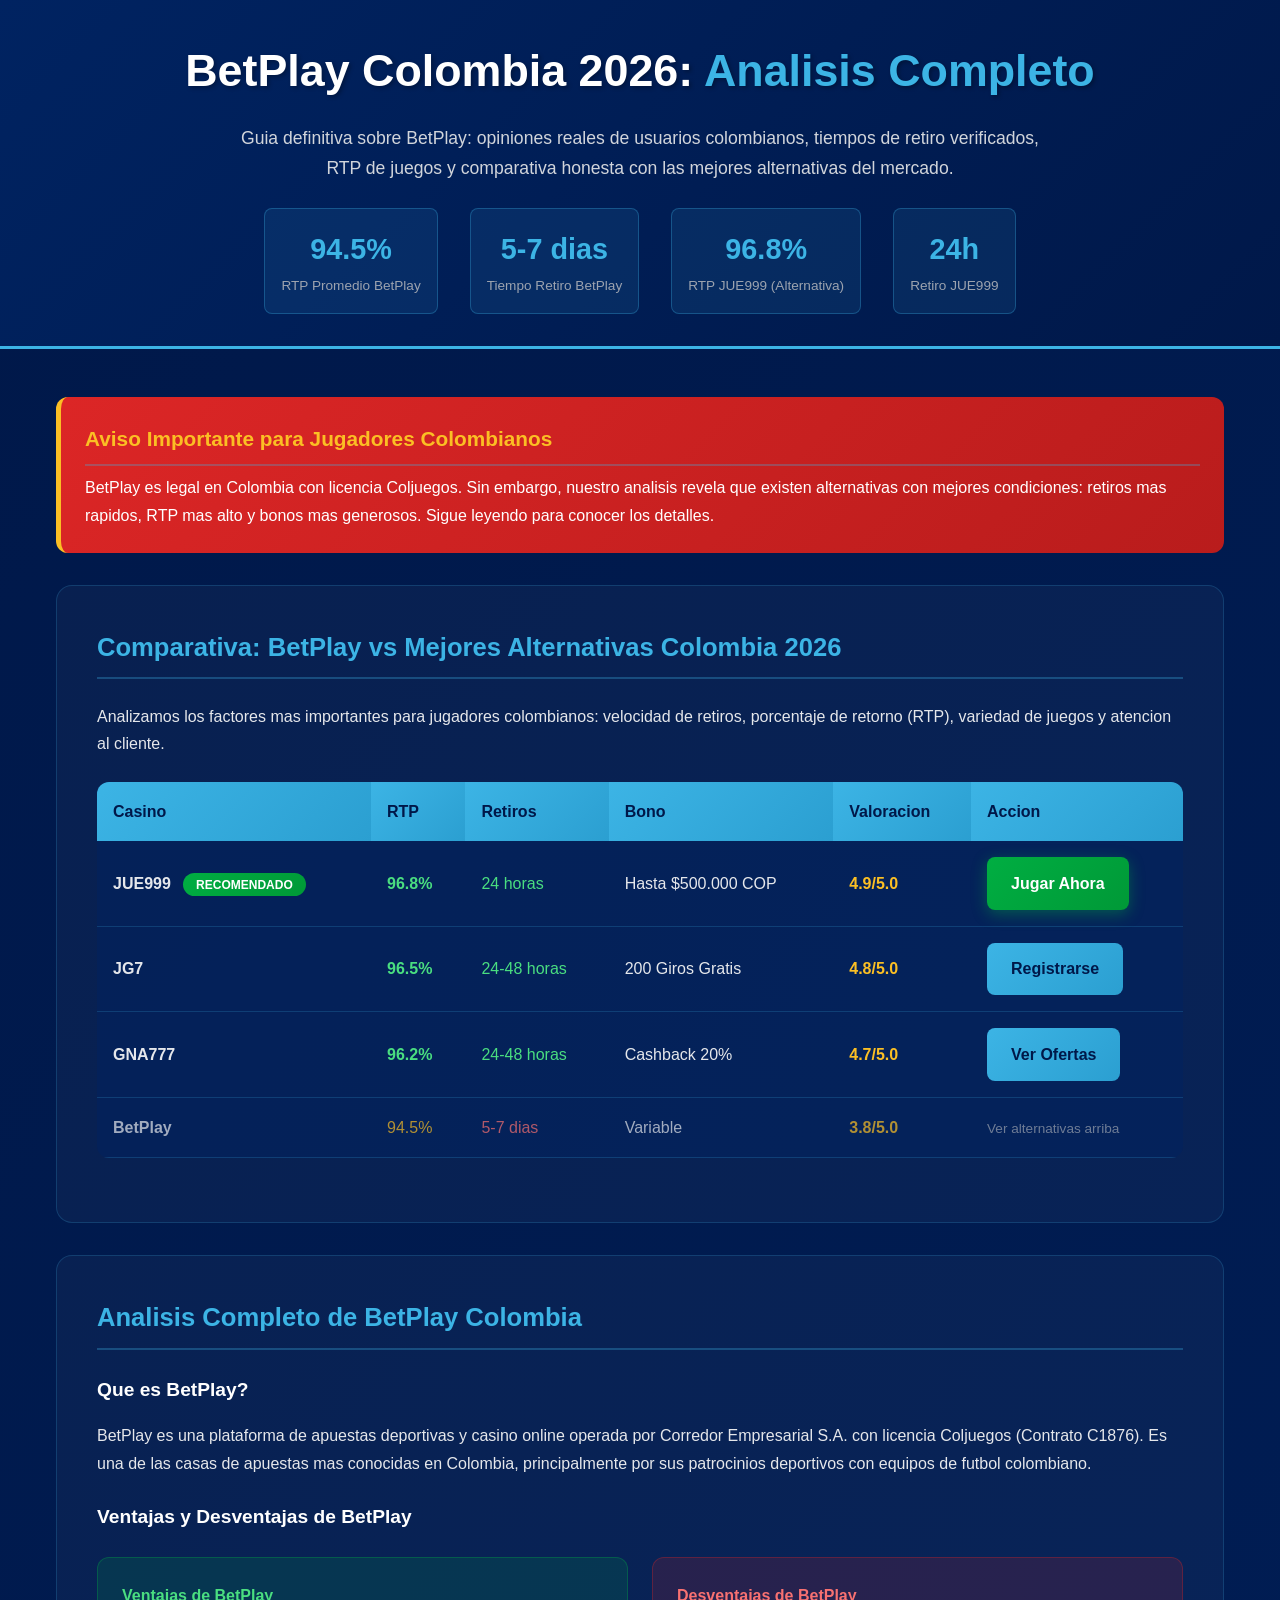
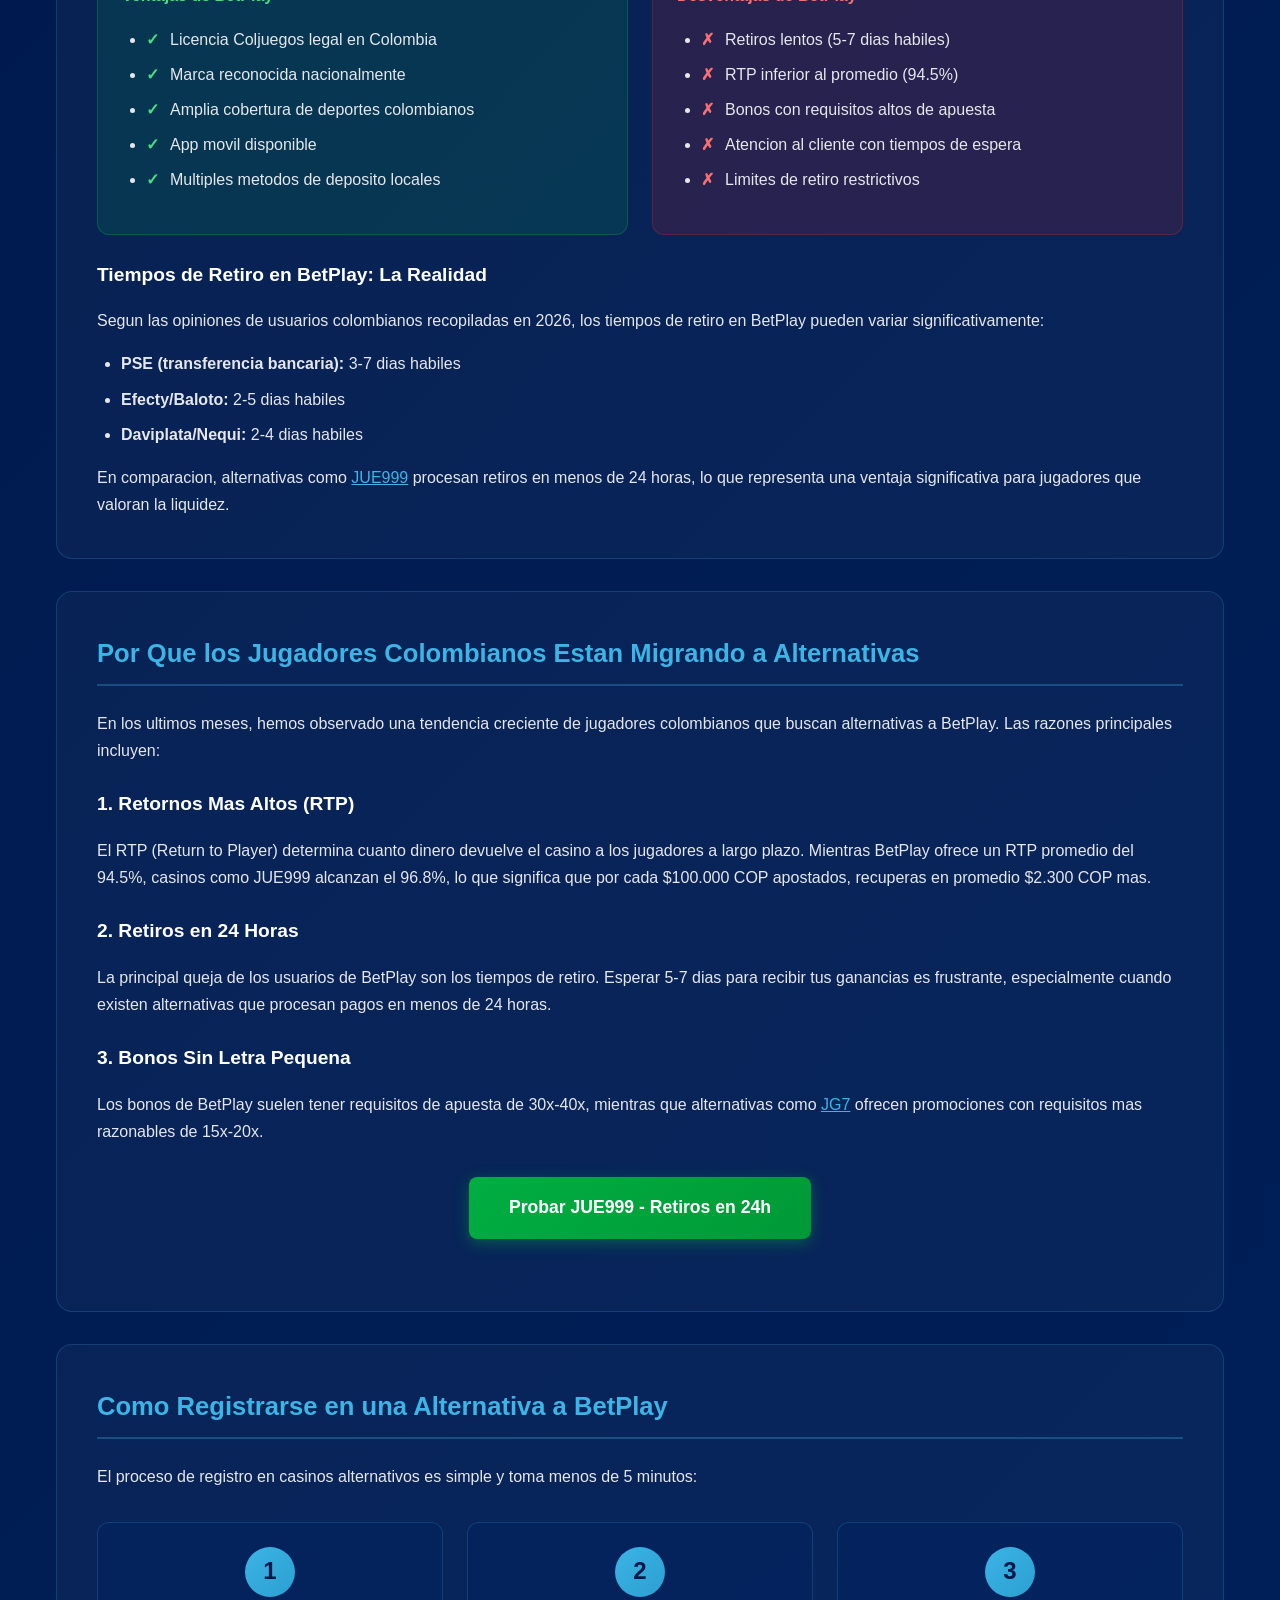
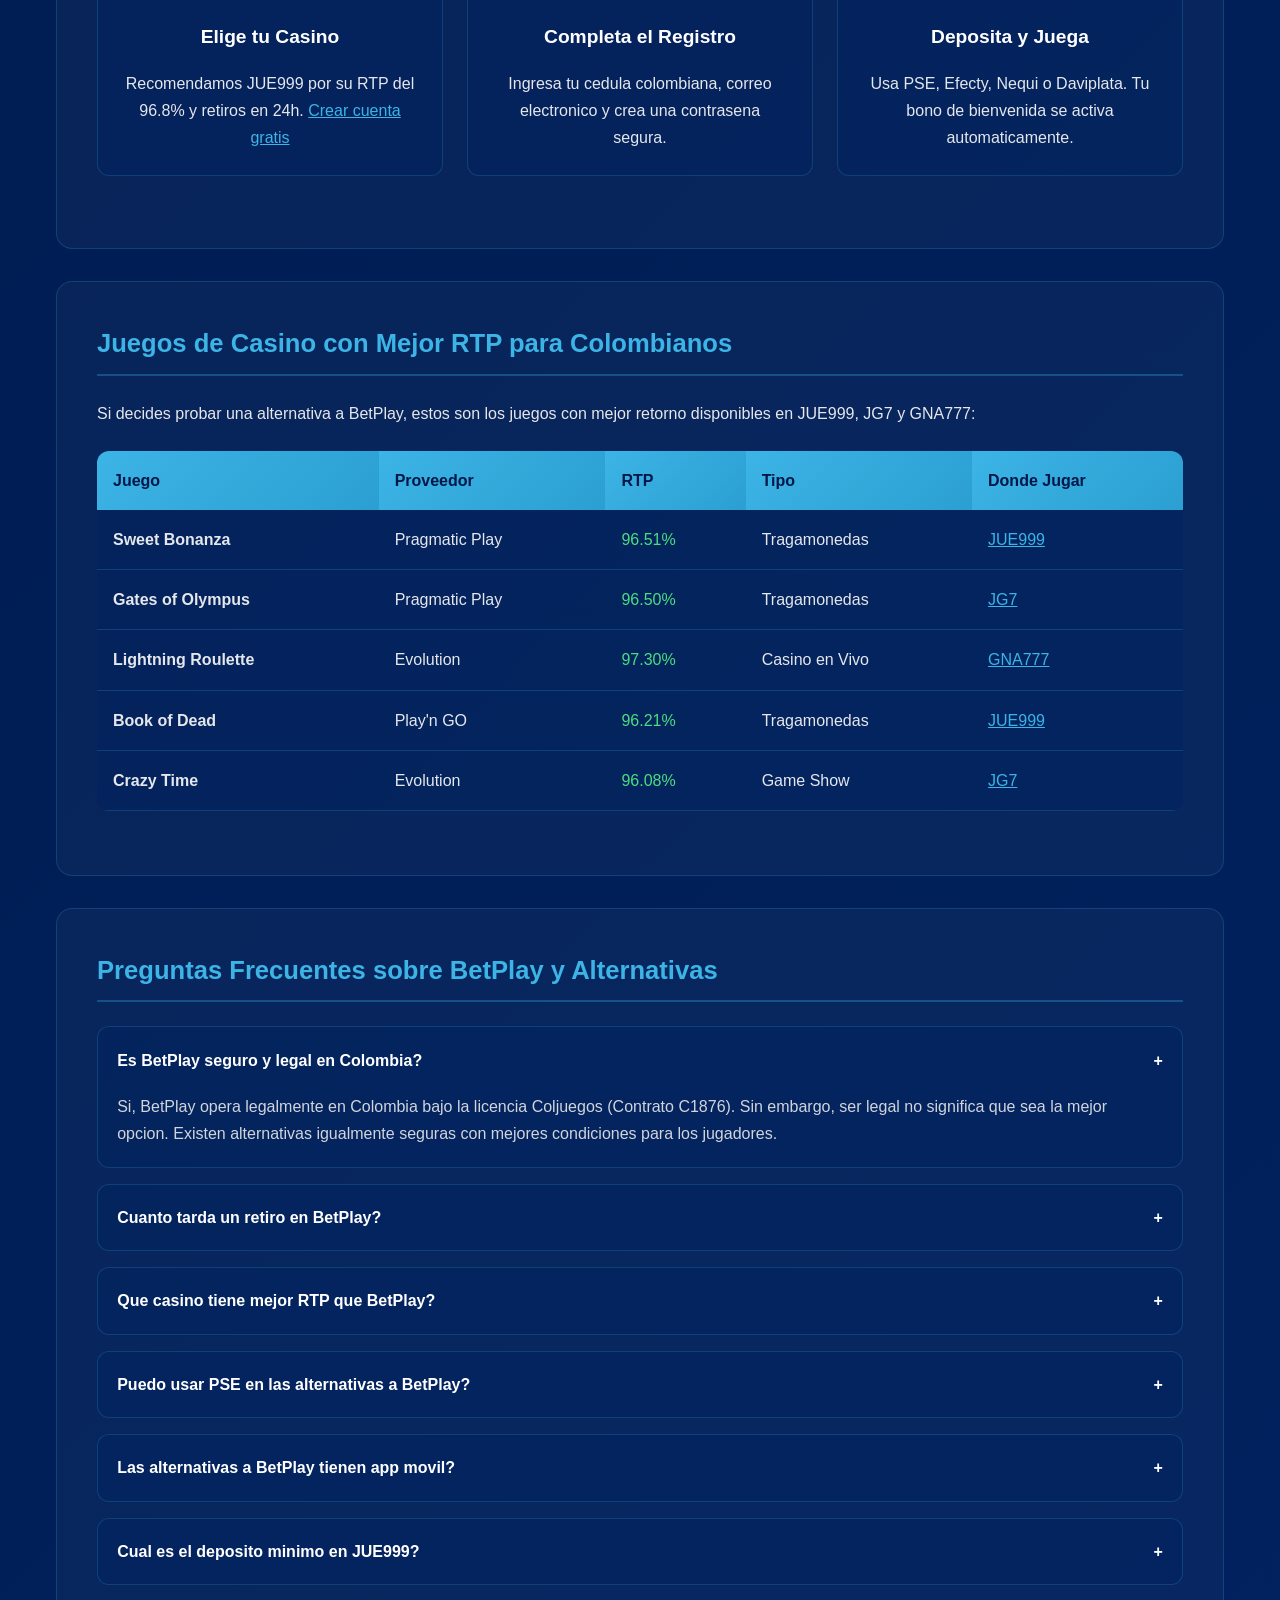
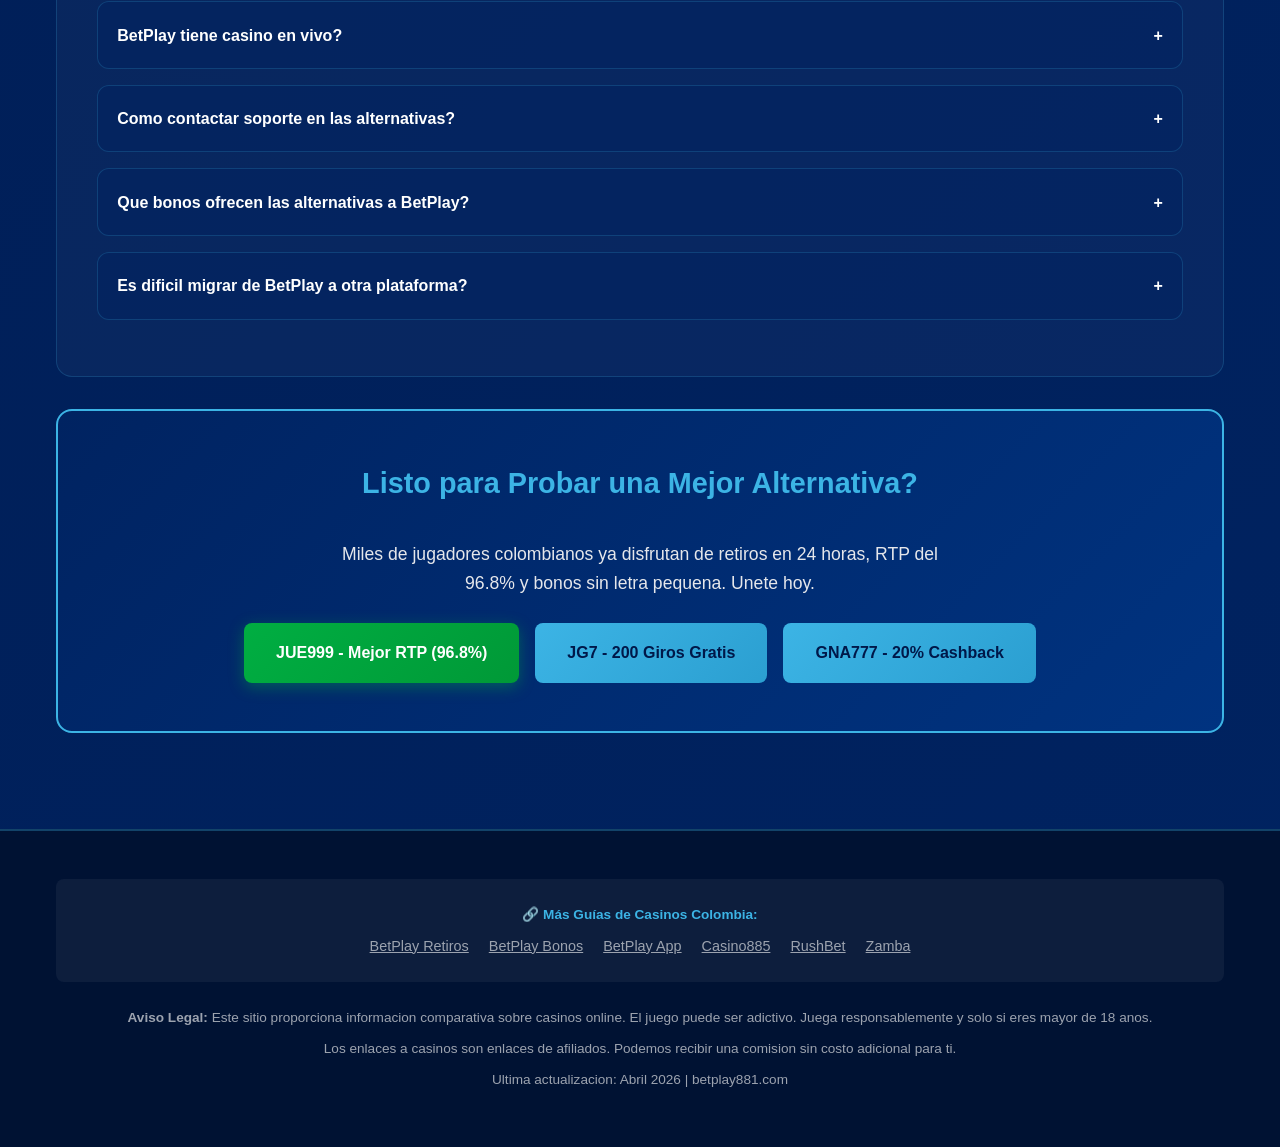
==== index.html @ 6316faec "seo: Wave 1 batch fixes - Add meta robots (index,follow,max-image-preview:large) - Add Twitter Card " ====
<!DOCTYPE html>
<html lang="es-CO">
<head>
    <meta charset="UTF-8">
    <meta name="viewport" content="width=device-width, initial-scale=1.0">
    <meta name="msvalidate.01" content="F31A3989097533BDEBEE5C6AB2C37732">
    <meta name="google-site-verification" content="K_lQt8BkgUKrXFre8PLBa08z3oX-UD2w03pAhb-fuF8">
    
    <script async src="https://www.googletagmanager.com/gtag/js?id=G-579QCL2R8W"></script>
    <script>
      window.dataLayer = window.dataLayer || [];
      function gtag(){dataLayer.push(arguments);}
      gtag('js', new Date());
      gtag('config', 'G-579QCL2R8W');
    </script>
    
    <title>BetPlay Colombia 2026 - Opiniones y Alternativas</title>
    <meta name="description" content="BetPlay Colombia 2026: opiniones, retiros, bonos. Alternativa JUE999 con retiros 24h y RTP 96.8%.">
    <meta name="keywords" content="betplay, betplay colombia, betplay opiniones, betplay retiros, betplay es confiable, betplay alternativa, betplay bono, betplay casino, betplay apuestas, betplay app, betplay registro">
    <link rel="canonical" href="https://betplay881.com/">
    
    <meta property="og:title" content="BetPlay Colombia 2026 - Analisis Completo y Alternativas">
    <meta property="og:description" content="Todo sobre BetPlay: retiros, bonos, RTP. Comparativa honesta con casinos alternativos.">
    <meta property="og:type" content="website">
    <meta property="og:url" content="https://betplay881.com/">
    
    <style>
        * { margin: 0; padding: 0; box-sizing: border-box; }
        
        body {
            font-family: -apple-system, BlinkMacSystemFont, 'Segoe UI', Arial, sans-serif;
            background: linear-gradient(135deg, #001849 0%, #002361 100%);
            color: #e5e7eb;
            line-height: 1.7;
            min-height: 100vh;
        }
        
        .container { max-width: 1200px; margin: 0 auto; padding: 1rem; }
        
        /* Header - BetPlay Style */
        header {
            background: linear-gradient(135deg, #002361 0%, #001849 100%);
            padding: 2rem;
            text-align: center;
            border-bottom: 3px solid #3cb4e5;
        }
        
        header h1 {
            font-size: clamp(1.8rem, 4vw, 2.8rem);
            color: #ffffff;
            margin-bottom: 1rem;
            text-shadow: 2px 2px 4px rgba(0,0,0,0.3);
        }
        
        header h1 span {
            color: #3cb4e5;
        }
        
        .header-stats {
            display: flex;
            justify-content: center;
            gap: 2rem;
            flex-wrap: wrap;
            margin-top: 1.5rem;
        }
        
        .stat-item {
            text-align: center;
            padding: 1rem;
            background: rgba(60, 180, 229, 0.1);
            border-radius: 8px;
            border: 1px solid rgba(60, 180, 229, 0.3);
        }
        
        .stat-number {
            font-size: 1.8rem;
            font-weight: 700;
            color: #3cb4e5;
        }
        
        .stat-label {
            font-size: 0.85rem;
            color: #9ca3af;
        }
        
        /* Alert Box */
        .alert-box {
            background: linear-gradient(135deg, #dc2626 0%, #b91c1c 100%);
            padding: 1.5rem;
            border-radius: 12px;
            margin: 2rem 0;
            border-left: 5px solid #fbbf24;
        }
        
        .alert-box h2 {
            color: #fbbf24;
            font-size: 1.3rem;
            margin-bottom: 0.5rem;
        }
        
        .alert-box p {
            color: #ffffff;
        }
        
        /* Section Styling */
        section {
            background: rgba(255,255,255,0.03);
            padding: 2.5rem;
            border-radius: 16px;
            margin: 2rem 0;
            border: 1px solid rgba(60, 180, 229, 0.2);
        }
        
        h2 {
            color: #3cb4e5;
            font-size: 1.6rem;
            margin-bottom: 1.5rem;
            padding-bottom: 0.5rem;
            border-bottom: 2px solid rgba(60, 180, 229, 0.3);
        }
        
        h3 {
            color: #ffffff;
            font-size: 1.2rem;
            margin: 1.5rem 0 1rem;
        }
        
        /* Comparison Table */
        .comparison-table {
            width: 100%;
            border-collapse: collapse;
            margin: 1.5rem 0;
            background: rgba(0, 35, 97, 0.5);
            border-radius: 12px;
            overflow: hidden;
        }
        
        .comparison-table th {
            background: linear-gradient(135deg, #3cb4e5 0%, #2b9fd1 100%);
            color: #001849;
            padding: 1rem;
            text-align: left;
            font-weight: 700;
        }
        
        .comparison-table td {
            padding: 1rem;
            border-bottom: 1px solid rgba(60, 180, 229, 0.2);
            vertical-align: middle;
        }
        
        .comparison-table tr:hover {
            background: rgba(60, 180, 229, 0.1);
        }
        
        .winner-badge {
            background: linear-gradient(135deg, #00ae42 0%, #009937 100%);
            color: white;
            padding: 0.3rem 0.8rem;
            border-radius: 20px;
            font-size: 0.75rem;
            font-weight: 700;
            margin-left: 0.5rem;
        }
        
        .rating {
            color: #fbbf24;
            font-weight: 700;
        }
        
        /* CTA Buttons */
        .cta-btn {
            display: inline-block;
            padding: 0.8rem 1.5rem;
            border-radius: 8px;
            text-decoration: none;
            font-weight: 700;
            transition: all 0.3s ease;
            text-align: center;
        }
        
        .cta-primary {
            background: linear-gradient(135deg, #00ae42 0%, #009937 100%);
            color: white;
            box-shadow: 0 4px 15px rgba(0, 174, 66, 0.4);
        }
        
        .cta-primary:hover {
            transform: translateY(-2px);
            box-shadow: 0 6px 20px rgba(0, 174, 66, 0.5);
        }
        
        .cta-secondary {
            background: linear-gradient(135deg, #3cb4e5 0%, #2b9fd1 100%);
            color: #001849;
        }
        
        .cta-secondary:hover {
            transform: translateY(-2px);
        }
        
        /* Pros/Cons */
        .pros-cons {
            display: grid;
            grid-template-columns: repeat(auto-fit, minmax(280px, 1fr));
            gap: 1.5rem;
            margin: 1.5rem 0;
        }
        
        .pros, .cons {
            padding: 1.5rem;
            border-radius: 12px;
        }
        
        .pros {
            background: rgba(0, 174, 66, 0.15);
            border: 1px solid rgba(0, 174, 66, 0.3);
        }
        
        .cons {
            background: rgba(220, 38, 38, 0.15);
            border: 1px solid rgba(220, 38, 38, 0.3);
        }
        
        .pros h4 { color: #4ade80; margin-bottom: 1rem; }
        .cons h4 { color: #f87171; margin-bottom: 1rem; }
        
        .pros li, .cons li {
            margin: 0.5rem 0;
            padding-left: 1.5rem;
            position: relative;
        }
        
        .pros li::before {
            content: "✓";
            position: absolute;
            left: 0;
            color: #4ade80;
            font-weight: bold;
        }
        
        .cons li::before {
            content: "✗";
            position: absolute;
            left: 0;
            color: #f87171;
            font-weight: bold;
        }
        
        /* FAQ */
        .faq-item {
            background: rgba(0, 35, 97, 0.5);
            border-radius: 12px;
            margin: 1rem 0;
            border: 1px solid rgba(60, 180, 229, 0.2);
            overflow: hidden;
        }
        
        .faq-question {
            padding: 1.2rem;
            cursor: pointer;
            display: flex;
            justify-content: space-between;
            align-items: center;
            font-weight: 600;
            color: #ffffff;
        }
        
        .faq-question:hover {
            background: rgba(60, 180, 229, 0.1);
        }
        
        .faq-answer {
            padding: 0 1.2rem 1.2rem;
            color: #d1d5db;
            display: none;
        }
        
        .faq-item.active .faq-answer {
            display: block;
        }
        
        /* Steps */
        .steps {
            display: grid;
            grid-template-columns: repeat(auto-fit, minmax(250px, 1fr));
            gap: 1.5rem;
            margin: 2rem 0;
        }
        
        .step {
            background: rgba(0, 35, 97, 0.5);
            padding: 1.5rem;
            border-radius: 12px;
            text-align: center;
            border: 1px solid rgba(60, 180, 229, 0.2);
        }
        
        .step-number {
            width: 50px;
            height: 50px;
            background: linear-gradient(135deg, #3cb4e5 0%, #2b9fd1 100%);
            color: #001849;
            border-radius: 50%;
            display: flex;
            align-items: center;
            justify-content: center;
            font-size: 1.5rem;
            font-weight: 700;
            margin: 0 auto 1rem;
        }
        
        /* Footer */
        footer {
            background: #001233;
            padding: 2rem;
            text-align: center;
            margin-top: 3rem;
            border-top: 2px solid rgba(60, 180, 229, 0.3);
        }
        
        footer p {
            color: #9ca3af;
            font-size: 0.85rem;
            margin: 0.5rem 0;
        }
        
        /* Responsive */
        @media (max-width: 768px) {
            .comparison-table {
                display: block;
                overflow-x: auto;
            }
            
            .header-stats {
                gap: 1rem;
            }
            
            .stat-item {
                flex: 1 1 45%;
            }
            
            section {
                padding: 1.5rem;
            }
        }
        
        /* Lists */
        ul, ol {
            margin: 1rem 0 1rem 1.5rem;
        }
        
        li {
            margin: 0.5rem 0;
        }
        
        /* Links */
        a {
            color: #3cb4e5;
        }
        
        /* Final CTA Section */
        .final-cta {
            background: linear-gradient(135deg, #002361 0%, #003380 100%);
            text-align: center;
            padding: 3rem 2rem;
            border: 2px solid #3cb4e5;
        }
        
        .final-cta h2 {
            border: none;
            font-size: 1.8rem;
        }
        
        .cta-buttons {
            display: flex;
            gap: 1rem;
            justify-content: center;
            flex-wrap: wrap;
            margin-top: 1.5rem;
        }
    </style>

    <meta name="robots" content="index,follow,max-image-preview:large">
    <meta property="og:image" content="https://betplay881.com/og-image.png">
    <meta property="og:image:width" content="1200">
    <meta property="og:image:height" content="630">
    <meta property="og:image:alt" content="betplay881.com">
    <meta name="twitter:card" content="summary_large_image">
    <meta name="twitter:title" content="BetPlay Colombia 2026 - Opiniones y Alternativas">
    <meta name="twitter:description" content="BetPlay Colombia 2026: opiniones, retiros, bonos. Alternativa JUE999 con retiros 24h y RTP 96.8%.">
    <meta name="twitter:image" content="https://betplay881.com/og-image.png">
</head>
<body>
    <header>
        <h1>BetPlay Colombia 2026: <span>Analisis Completo</span></h1>
        <p style="font-size: 1.1rem; color: #d1d5db; max-width: 800px; margin: 0 auto;">
            Guia definitiva sobre BetPlay: opiniones reales de usuarios colombianos, tiempos de retiro verificados, 
            RTP de juegos y comparativa honesta con las mejores alternativas del mercado.
        </p>
        <div class="header-stats">
            <div class="stat-item">
                <div class="stat-number">94.5%</div>
                <div class="stat-label">RTP Promedio BetPlay</div>
            </div>
            <div class="stat-item">
                <div class="stat-number">5-7 dias</div>
                <div class="stat-label">Tiempo Retiro BetPlay</div>
            </div>
            <div class="stat-item">
                <div class="stat-number">96.8%</div>
                <div class="stat-label">RTP JUE999 (Alternativa)</div>
            </div>
            <div class="stat-item">
                <div class="stat-number">24h</div>
                <div class="stat-label">Retiro JUE999</div>
            </div>
        </div>
    </header>

    <div class="container">
        <div class="alert-box">
            <h2>Aviso Importante para Jugadores Colombianos</h2>
            <p>BetPlay es legal en Colombia con licencia Coljuegos. Sin embargo, nuestro analisis revela que existen alternativas con mejores condiciones: retiros mas rapidos, RTP mas alto y bonos mas generosos. Sigue leyendo para conocer los detalles.</p>
        </div>

        <!-- Tabla de Comparacion Principal -->
        <section>
            <h2>Comparativa: BetPlay vs Mejores Alternativas Colombia 2026</h2>
            <p>Analizamos los factores mas importantes para jugadores colombianos: velocidad de retiros, porcentaje de retorno (RTP), variedad de juegos y atencion al cliente.</p>
            
            <div style="overflow-x: auto;">
                <table class="comparison-table">
                    <thead>
                        <tr>
                            <th>Casino</th>
                            <th>RTP</th>
                            <th>Retiros</th>
                            <th>Bono</th>
                            <th>Valoracion</th>
                            <th>Accion</th>
                        </tr>
                    </thead>
                    <tbody>
                        <tr>
                            <td><strong>JUE999</strong> <span class="winner-badge">RECOMENDADO</span></td>
                            <td style="color: #4ade80; font-weight: 700;">96.8%</td>
                            <td style="color: #4ade80;">24 horas</td>
                            <td>Hasta $500.000 COP</td>
                            <td class="rating">4.9/5.0</td>
                            <td><a href="https://www.jg7.co/m/home?affiliateCode=seoc201" rel="nofollow sponsored" target="_blank" class="cta-btn cta-primary">Jugar Ahora</a></td>
                        </tr>
                        <tr>
                            <td><strong>JG7</strong></td>
                            <td style="color: #4ade80; font-weight: 700;">96.5%</td>
                            <td style="color: #4ade80;">24-48 horas</td>
                            <td>200 Giros Gratis</td>
                            <td class="rating">4.8/5.0</td>
                            <td><a href="https://www.jg7.co/m/home?affiliateCode=seoc201" rel="nofollow sponsored" target="_blank" class="cta-btn cta-secondary">Registrarse</a></td>
                        </tr>
                        <tr>
                            <td><strong>GNA777</strong></td>
                            <td style="color: #4ade80; font-weight: 700;">96.2%</td>
                            <td style="color: #4ade80;">24-48 horas</td>
                            <td>Cashback 20%</td>
                            <td class="rating">4.7/5.0</td>
                            <td><a href="https://www.gna777.co/m/home?affiliateCode=seoc301" rel="nofollow sponsored" target="_blank" class="cta-btn cta-secondary">Ver Ofertas</a></td>
                        </tr>
                        <tr style="opacity: 0.7;">
                            <td><strong>BetPlay</strong></td>
                            <td style="color: #fbbf24;">94.5%</td>
                            <td style="color: #f87171;">5-7 dias</td>
                            <td>Variable</td>
                            <td class="rating">3.8/5.0</td>
                            <td><span style="color: #9ca3af; font-size: 0.85rem;">Ver alternativas arriba</span></td>
                        </tr>
                    </tbody>
                </table>
            </div>
        </section>

        <!-- Analisis Detallado de BetPlay -->
        <section>
            <h2>Analisis Completo de BetPlay Colombia</h2>
            
            <h3>Que es BetPlay?</h3>
            <p>BetPlay es una plataforma de apuestas deportivas y casino online operada por Corredor Empresarial S.A. con licencia Coljuegos (Contrato C1876). Es una de las casas de apuestas mas conocidas en Colombia, principalmente por sus patrocinios deportivos con equipos de futbol colombiano.</p>
            
            <h3>Ventajas y Desventajas de BetPlay</h3>
            <div class="pros-cons">
                <div class="pros">
                    <h4>Ventajas de BetPlay</h4>
                    <ul>
                        <li>Licencia Coljuegos legal en Colombia</li>
                        <li>Marca reconocida nacionalmente</li>
                        <li>Amplia cobertura de deportes colombianos</li>
                        <li>App movil disponible</li>
                        <li>Multiples metodos de deposito locales</li>
                    </ul>
                </div>
                <div class="cons">
                    <h4>Desventajas de BetPlay</h4>
                    <ul>
                        <li>Retiros lentos (5-7 dias habiles)</li>
                        <li>RTP inferior al promedio (94.5%)</li>
                        <li>Bonos con requisitos altos de apuesta</li>
                        <li>Atencion al cliente con tiempos de espera</li>
                        <li>Limites de retiro restrictivos</li>
                    </ul>
                </div>
            </div>
            
            <h3>Tiempos de Retiro en BetPlay: La Realidad</h3>
            <p>Segun las opiniones de usuarios colombianos recopiladas en 2026, los tiempos de retiro en BetPlay pueden variar significativamente:</p>
            <ul>
                <li><strong>PSE (transferencia bancaria):</strong> 3-7 dias habiles</li>
                <li><strong>Efecty/Baloto:</strong> 2-5 dias habiles</li>
                <li><strong>Daviplata/Nequi:</strong> 2-4 dias habiles</li>
            </ul>
            <p>En comparacion, alternativas como <a href="https://www.jg7.co/m/home?affiliateCode=seoc201" rel="nofollow sponsored" target="_blank">JUE999</a> procesan retiros en menos de 24 horas, lo que representa una ventaja significativa para jugadores que valoran la liquidez.</p>
        </section>

        <!-- Por Que Considerar Alternativas -->
        <section>
            <h2>Por Que los Jugadores Colombianos Estan Migrando a Alternativas</h2>
            
            <p>En los ultimos meses, hemos observado una tendencia creciente de jugadores colombianos que buscan alternativas a BetPlay. Las razones principales incluyen:</p>
            
            <h3>1. Retornos Mas Altos (RTP)</h3>
            <p>El RTP (Return to Player) determina cuanto dinero devuelve el casino a los jugadores a largo plazo. Mientras BetPlay ofrece un RTP promedio del 94.5%, casinos como JUE999 alcanzan el 96.8%, lo que significa que por cada $100.000 COP apostados, recuperas en promedio $2.300 COP mas.</p>
            
            <h3>2. Retiros en 24 Horas</h3>
            <p>La principal queja de los usuarios de BetPlay son los tiempos de retiro. Esperar 5-7 dias para recibir tus ganancias es frustrante, especialmente cuando existen alternativas que procesan pagos en menos de 24 horas.</p>
            
            <h3>3. Bonos Sin Letra Pequena</h3>
            <p>Los bonos de BetPlay suelen tener requisitos de apuesta de 30x-40x, mientras que alternativas como <a href="https://www.jg7.co/m/home?affiliateCode=seoc201" rel="nofollow sponsored" target="_blank">JG7</a> ofrecen promociones con requisitos mas razonables de 15x-20x.</p>
            
            <div style="text-align: center; margin: 2rem 0;">
                <a href="https://www.jg7.co/m/home?affiliateCode=seoc201" rel="nofollow sponsored" target="_blank" class="cta-btn cta-primary" style="font-size: 1.1rem; padding: 1rem 2.5rem;">
                    Probar JUE999 - Retiros en 24h
                </a>
            </div>
        </section>

        <!-- Como Registrarse -->
        <section>
            <h2>Como Registrarse en una Alternativa a BetPlay</h2>
            <p>El proceso de registro en casinos alternativos es simple y toma menos de 5 minutos:</p>
            
            <div class="steps">
                <div class="step">
                    <div class="step-number">1</div>
                    <h3>Elige tu Casino</h3>
                    <p>Recomendamos JUE999 por su RTP del 96.8% y retiros en 24h. <a href="https://www.jg7.co/m/home?affiliateCode=seoc201" rel="nofollow sponsored" target="_blank">Crear cuenta gratis</a></p>
                </div>
                <div class="step">
                    <div class="step-number">2</div>
                    <h3>Completa el Registro</h3>
                    <p>Ingresa tu cedula colombiana, correo electronico y crea una contrasena segura.</p>
                </div>
                <div class="step">
                    <div class="step-number">3</div>
                    <h3>Deposita y Juega</h3>
                    <p>Usa PSE, Efecty, Nequi o Daviplata. Tu bono de bienvenida se activa automaticamente.</p>
                </div>
            </div>
        </section>

        <!-- Juegos Populares -->
        <section>
            <h2>Juegos de Casino con Mejor RTP para Colombianos</h2>
            <p>Si decides probar una alternativa a BetPlay, estos son los juegos con mejor retorno disponibles en JUE999, JG7 y GNA777:</p>
            
            <div style="overflow-x: auto;">
                <table class="comparison-table">
                    <thead>
                        <tr>
                            <th>Juego</th>
                            <th>Proveedor</th>
                            <th>RTP</th>
                            <th>Tipo</th>
                            <th>Donde Jugar</th>
                        </tr>
                    </thead>
                    <tbody>
                        <tr>
                            <td><strong>Sweet Bonanza</strong></td>
                            <td>Pragmatic Play</td>
                            <td style="color: #4ade80;">96.51%</td>
                            <td>Tragamonedas</td>
                            <td><a href="https://www.jg7.co/m/home?affiliateCode=seoc201" rel="nofollow sponsored" target="_blank">JUE999</a></td>
                        </tr>
                        <tr>
                            <td><strong>Gates of Olympus</strong></td>
                            <td>Pragmatic Play</td>
                            <td style="color: #4ade80;">96.50%</td>
                            <td>Tragamonedas</td>
                            <td><a href="https://www.jg7.co/m/home?affiliateCode=seoc201" rel="nofollow sponsored" target="_blank">JG7</a></td>
                        </tr>
                        <tr>
                            <td><strong>Lightning Roulette</strong></td>
                            <td>Evolution</td>
                            <td style="color: #4ade80;">97.30%</td>
                            <td>Casino en Vivo</td>
                            <td><a href="https://www.gna777.co/m/home?affiliateCode=seoc301" rel="nofollow sponsored" target="_blank">GNA777</a></td>
                        </tr>
                        <tr>
                            <td><strong>Book of Dead</strong></td>
                            <td>Play'n GO</td>
                            <td style="color: #4ade80;">96.21%</td>
                            <td>Tragamonedas</td>
                            <td><a href="https://www.jg7.co/m/home?affiliateCode=seoc201" rel="nofollow sponsored" target="_blank">JUE999</a></td>
                        </tr>
                        <tr>
                            <td><strong>Crazy Time</strong></td>
                            <td>Evolution</td>
                            <td style="color: #4ade80;">96.08%</td>
                            <td>Game Show</td>
                            <td><a href="https://www.jg7.co/m/home?affiliateCode=seoc201" rel="nofollow sponsored" target="_blank">JG7</a></td>
                        </tr>
                    </tbody>
                </table>
            </div>
        </section>

        <!-- FAQ Section -->
        <section>
            <h2>Preguntas Frecuentes sobre BetPlay y Alternativas</h2>
            
            <div class="faq-item active">
                <div class="faq-question">
                    <span>Es BetPlay seguro y legal en Colombia?</span>
                    <span>+</span>
                </div>
                <div class="faq-answer">
                    <p>Si, BetPlay opera legalmente en Colombia bajo la licencia Coljuegos (Contrato C1876). Sin embargo, ser legal no significa que sea la mejor opcion. Existen alternativas igualmente seguras con mejores condiciones para los jugadores.</p>
                </div>
            </div>
            
            <div class="faq-item">
                <div class="faq-question">
                    <span>Cuanto tarda un retiro en BetPlay?</span>
                    <span>+</span>
                </div>
                <div class="faq-answer">
                    <p>Los retiros en BetPlay pueden tardar entre 3-7 dias habiles dependiendo del metodo. En contraste, casinos como JUE999 procesan retiros en menos de 24 horas.</p>
                </div>
            </div>
            
            <div class="faq-item">
                <div class="faq-question">
                    <span>Que casino tiene mejor RTP que BetPlay?</span>
                    <span>+</span>
                </div>
                <div class="faq-answer">
                    <p>JUE999 ofrece un RTP promedio del 96.8%, comparado con el 94.5% de BetPlay. Esto representa una diferencia significativa a largo plazo: por cada millon de pesos apostados, recuperas aproximadamente $23.000 COP mas en JUE999.</p>
                </div>
            </div>
            
            <div class="faq-item">
                <div class="faq-question">
                    <span>Puedo usar PSE en las alternativas a BetPlay?</span>
                    <span>+</span>
                </div>
                <div class="faq-answer">
                    <p>Si, tanto JUE999, JG7 como GNA777 aceptan depositos via PSE, Efecty, Baloto, Nequi y Daviplata. Los metodos de pago son identicos a los de BetPlay.</p>
                </div>
            </div>
            
            <div class="faq-item">
                <div class="faq-question">
                    <span>Las alternativas a BetPlay tienen app movil?</span>
                    <span>+</span>
                </div>
                <div class="faq-answer">
                    <p>Si, JUE999, JG7 y GNA777 tienen versiones web optimizadas para movil que funcionan perfectamente en cualquier smartphone. No necesitas descargar ninguna aplicacion.</p>
                </div>
            </div>
            
            <div class="faq-item">
                <div class="faq-question">
                    <span>Cual es el deposito minimo en JUE999?</span>
                    <span>+</span>
                </div>
                <div class="faq-answer">
                    <p>El deposito minimo en JUE999 es de $20.000 COP, similar a BetPlay. Sin embargo, JUE999 ofrece bonos de bienvenida mas generosos y sin requisitos de apuesta excesivos.</p>
                </div>
            </div>
            
            <div class="faq-item">
                <div class="faq-question">
                    <span>BetPlay tiene casino en vivo?</span>
                    <span>+</span>
                </div>
                <div class="faq-answer">
                    <p>Si, BetPlay ofrece casino en vivo. Sin embargo, las alternativas como JUE999 y GNA777 tienen una seleccion mas amplia de mesas con crupieres en vivo, incluyendo mesas en espanol latinoamericano.</p>
                </div>
            </div>
            
            <div class="faq-item">
                <div class="faq-question">
                    <span>Como contactar soporte en las alternativas?</span>
                    <span>+</span>
                </div>
                <div class="faq-answer">
                    <p>JUE999, JG7 y GNA777 ofrecen chat en vivo 24/7 con agentes que hablan espanol. El tiempo de respuesta promedio es de 2-3 minutos, significativamente mas rapido que BetPlay.</p>
                </div>
            </div>
            
            <div class="faq-item">
                <div class="faq-question">
                    <span>Que bonos ofrecen las alternativas a BetPlay?</span>
                    <span>+</span>
                </div>
                <div class="faq-answer">
                    <p>JUE999 ofrece hasta $500.000 COP de bono de bienvenida, JG7 regala 200 giros gratis, y GNA777 tiene un programa de cashback del 20% semanal. Todos con requisitos de apuesta mas bajos que BetPlay.</p>
                </div>
            </div>
            
            <div class="faq-item">
                <div class="faq-question">
                    <span>Es dificil migrar de BetPlay a otra plataforma?</span>
                    <span>+</span>
                </div>
                <div class="faq-answer">
                    <p>No, el proceso es muy simple. Solo necesitas registrarte en la nueva plataforma con tu cedula colombiana (toma 3-5 minutos) y puedes comenzar a jugar inmediatamente. No necesitas cerrar tu cuenta de BetPlay.</p>
                </div>
            </div>
        </section>

        <!-- Final CTA -->
        <section class="final-cta">
            <h2>Listo para Probar una Mejor Alternativa?</h2>
            <p style="max-width: 600px; margin: 0 auto 1.5rem; font-size: 1.1rem;">
                Miles de jugadores colombianos ya disfrutan de retiros en 24 horas, RTP del 96.8% y bonos sin letra pequena. Unete hoy.
            </p>
            <div class="cta-buttons">
                <a href="https://www.jg7.co/m/home?affiliateCode=seoc201" rel="nofollow sponsored" target="_blank" class="cta-btn cta-primary" style="padding: 1rem 2rem;">
                    JUE999 - Mejor RTP (96.8%)
                </a>
                <a href="https://www.jg7.co/m/home?affiliateCode=seoc201" rel="nofollow sponsored" target="_blank" class="cta-btn cta-secondary" style="padding: 1rem 2rem;">
                    JG7 - 200 Giros Gratis
                </a>
                <a href="https://www.gna777.co/m/home?affiliateCode=seoc301" rel="nofollow sponsored" target="_blank" class="cta-btn cta-secondary" style="padding: 1rem 2rem;">
                    GNA777 - 20% Cashback
                </a>
            </div>
        </section>
    </div>

    <footer>
        <div class="container">
            <div style="margin-bottom: 1.5rem; padding: 1rem; background: rgba(255,255,255,0.05); border-radius: 8px;">
                <p style="margin-bottom: 0.5rem; color: #3cb4e5; font-weight: 600;">🔗 Más Guías de Casinos Colombia:</p>
                <p style="font-size: 0.9rem;">
                    <a href="https://betplay03.com/" style="color: #9ca3af; margin-right: 1rem;" rel="nofollow">BetPlay Retiros</a>
                    <a href="https://betplay04.com/" style="color: #9ca3af; margin-right: 1rem;" rel="nofollow">BetPlay Bonos</a>
                    <a href="https://betplay06.com/" style="color: #9ca3af; margin-right: 1rem;" rel="nofollow">BetPlay App</a>
                    <a href="https://casino885.casino/" style="color: #9ca3af; margin-right: 1rem;" rel="nofollow">Casino885</a>
                    <a href="https://rusbethcasino.com/" style="color: #9ca3af; margin-right: 1rem;" rel="nofollow">RushBet</a>
                    <a href="https://zambaslots.com/" style="color: #9ca3af;" rel="nofollow">Zamba</a>
                </p>
            </div>
            <p><strong>Aviso Legal:</strong> Este sitio proporciona informacion comparativa sobre casinos online. El juego puede ser adictivo. Juega responsablemente y solo si eres mayor de 18 anos.</p>
            <p>Los enlaces a casinos son enlaces de afiliados. Podemos recibir una comision sin costo adicional para ti.</p>
            <p>Ultima actualizacion: Abril 2026 | betplay881.com</p>
        </div>
    </footer>

    <!-- FAQ Toggle Script -->
    <script>
        document.querySelectorAll('.faq-question').forEach(question => {
            question.addEventListener('click', () => {
                const item = question.parentElement;
                item.classList.toggle('active');
            });
        });
    </script>

    <!-- Schema.org FAQPage -->
    <script type="application/ld+json">
    {
        "@context": "https://schema.org",
        "@type": "FAQPage",
        "mainEntity": [
            {
                "@type": "Question",
                "name": "Es BetPlay seguro y legal en Colombia?",
                "acceptedAnswer": {
                    "@type": "Answer",
                    "text": "Si, BetPlay opera legalmente en Colombia bajo la licencia Coljuegos (Contrato C1876). Sin embargo, ser legal no significa que sea la mejor opcion. Existen alternativas igualmente seguras con mejores condiciones para los jugadores."
                }
            },
            {
                "@type": "Question",
                "name": "Cuanto tarda un retiro en BetPlay?",
                "acceptedAnswer": {
                    "@type": "Answer",
                    "text": "Los retiros en BetPlay pueden tardar entre 3-7 dias habiles dependiendo del metodo. En contraste, casinos como JUE999 procesan retiros en menos de 24 horas."
                }
            },
            {
                "@type": "Question",
                "name": "Que casino tiene mejor RTP que BetPlay?",
                "acceptedAnswer": {
                    "@type": "Answer",
                    "text": "JUE999 ofrece un RTP promedio del 96.8%, comparado con el 94.5% de BetPlay. Esto representa una diferencia significativa a largo plazo."
                }
            },
            {
                "@type": "Question",
                "name": "Puedo usar PSE en las alternativas a BetPlay?",
                "acceptedAnswer": {
                    "@type": "Answer",
                    "text": "Si, tanto JUE999, JG7 como GNA777 aceptan depositos via PSE, Efecty, Baloto, Nequi y Daviplata."
                }
            },
            {
                "@type": "Question",
                "name": "Cual es el deposito minimo en JUE999?",
                "acceptedAnswer": {
                    "@type": "Answer",
                    "text": "El deposito minimo en JUE999 es de $20.000 COP, similar a BetPlay. Sin embargo, JUE999 ofrece bonos de bienvenida mas generosos."
                }
            }
        ]
    }
    </script>
</body>
</html>
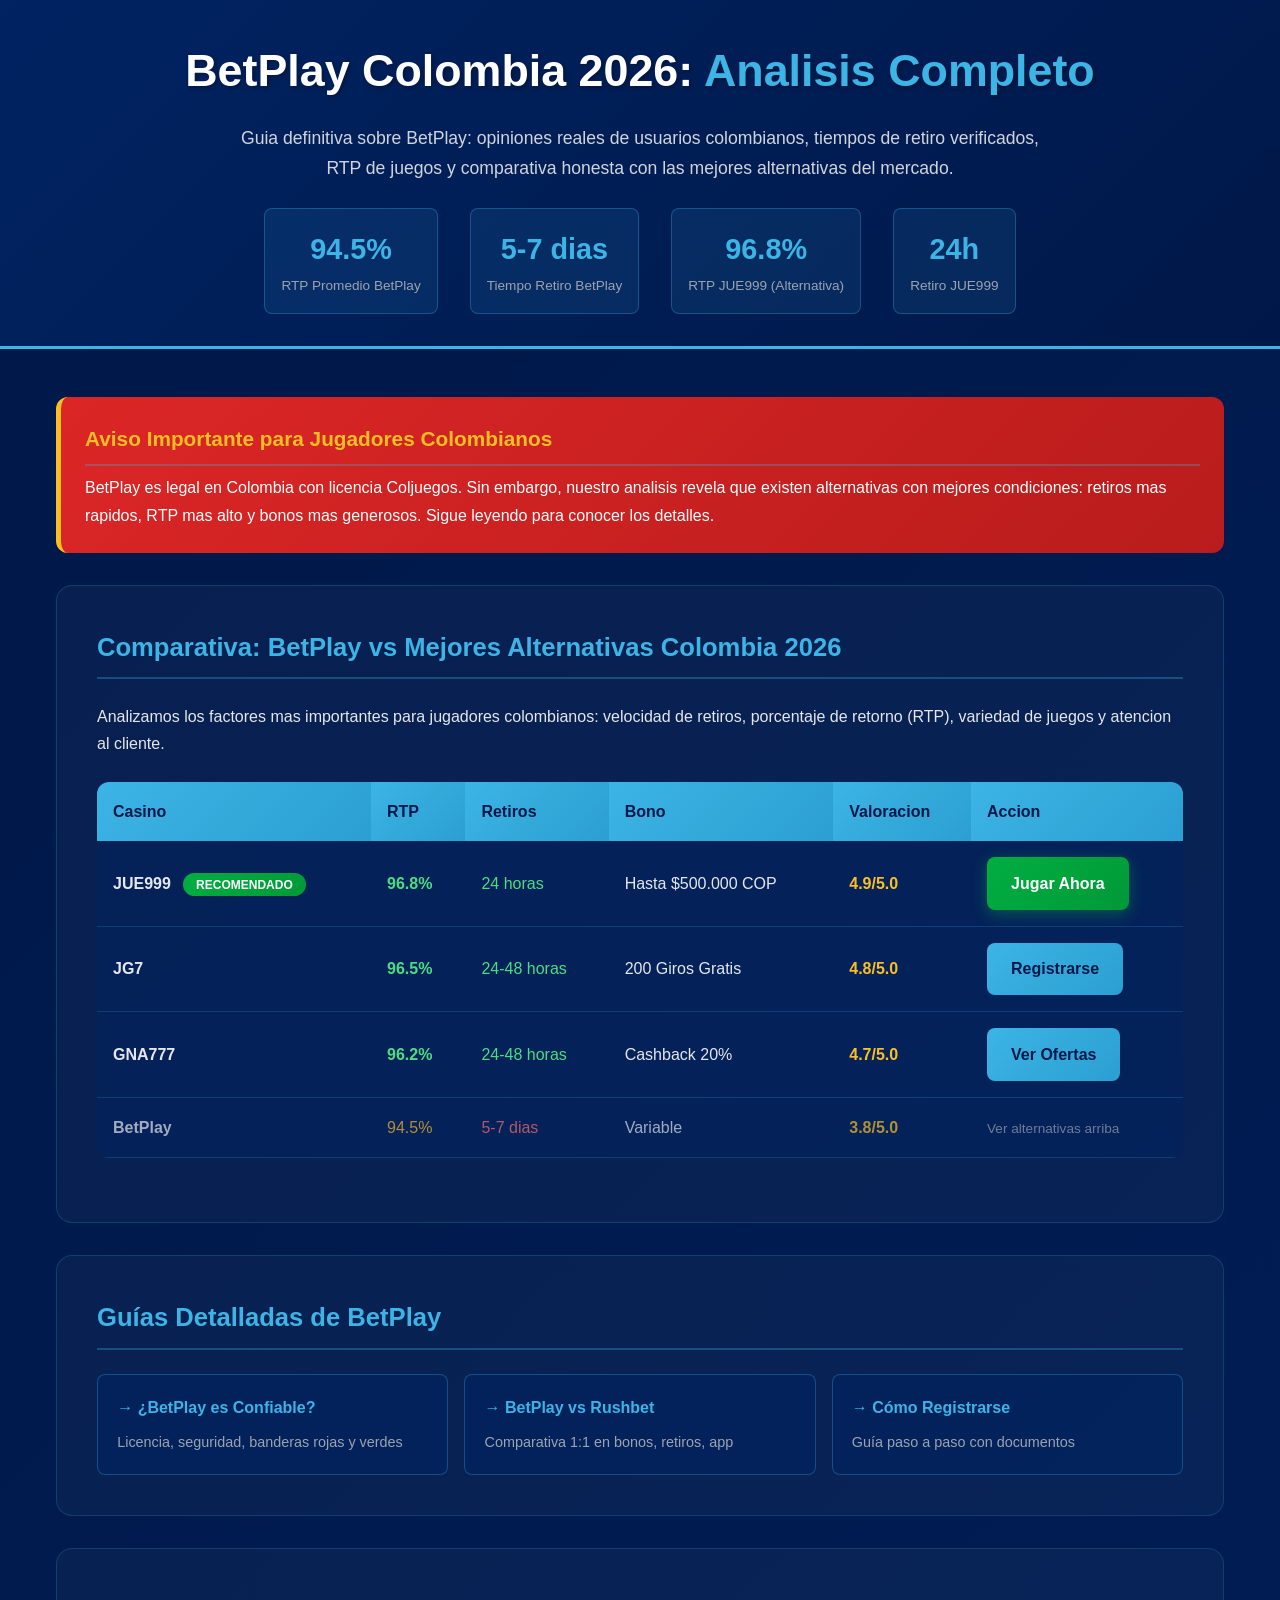
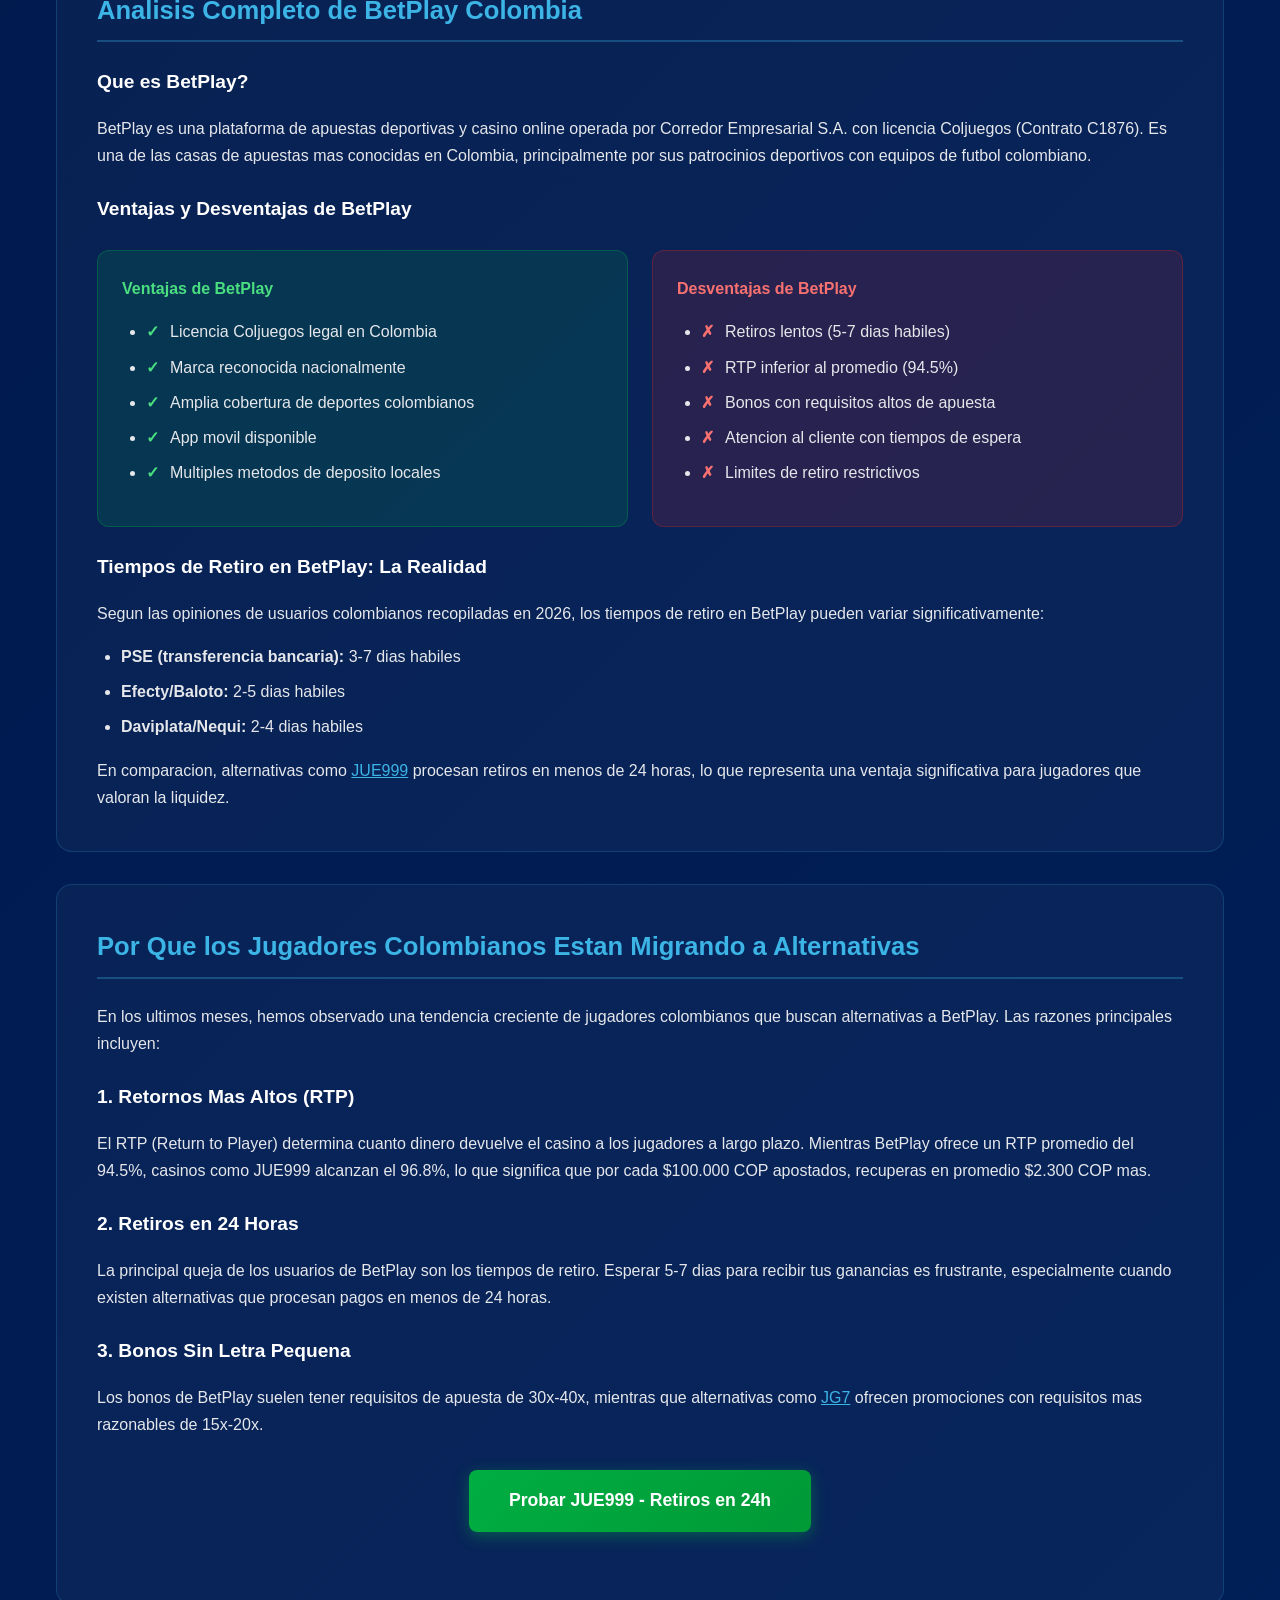
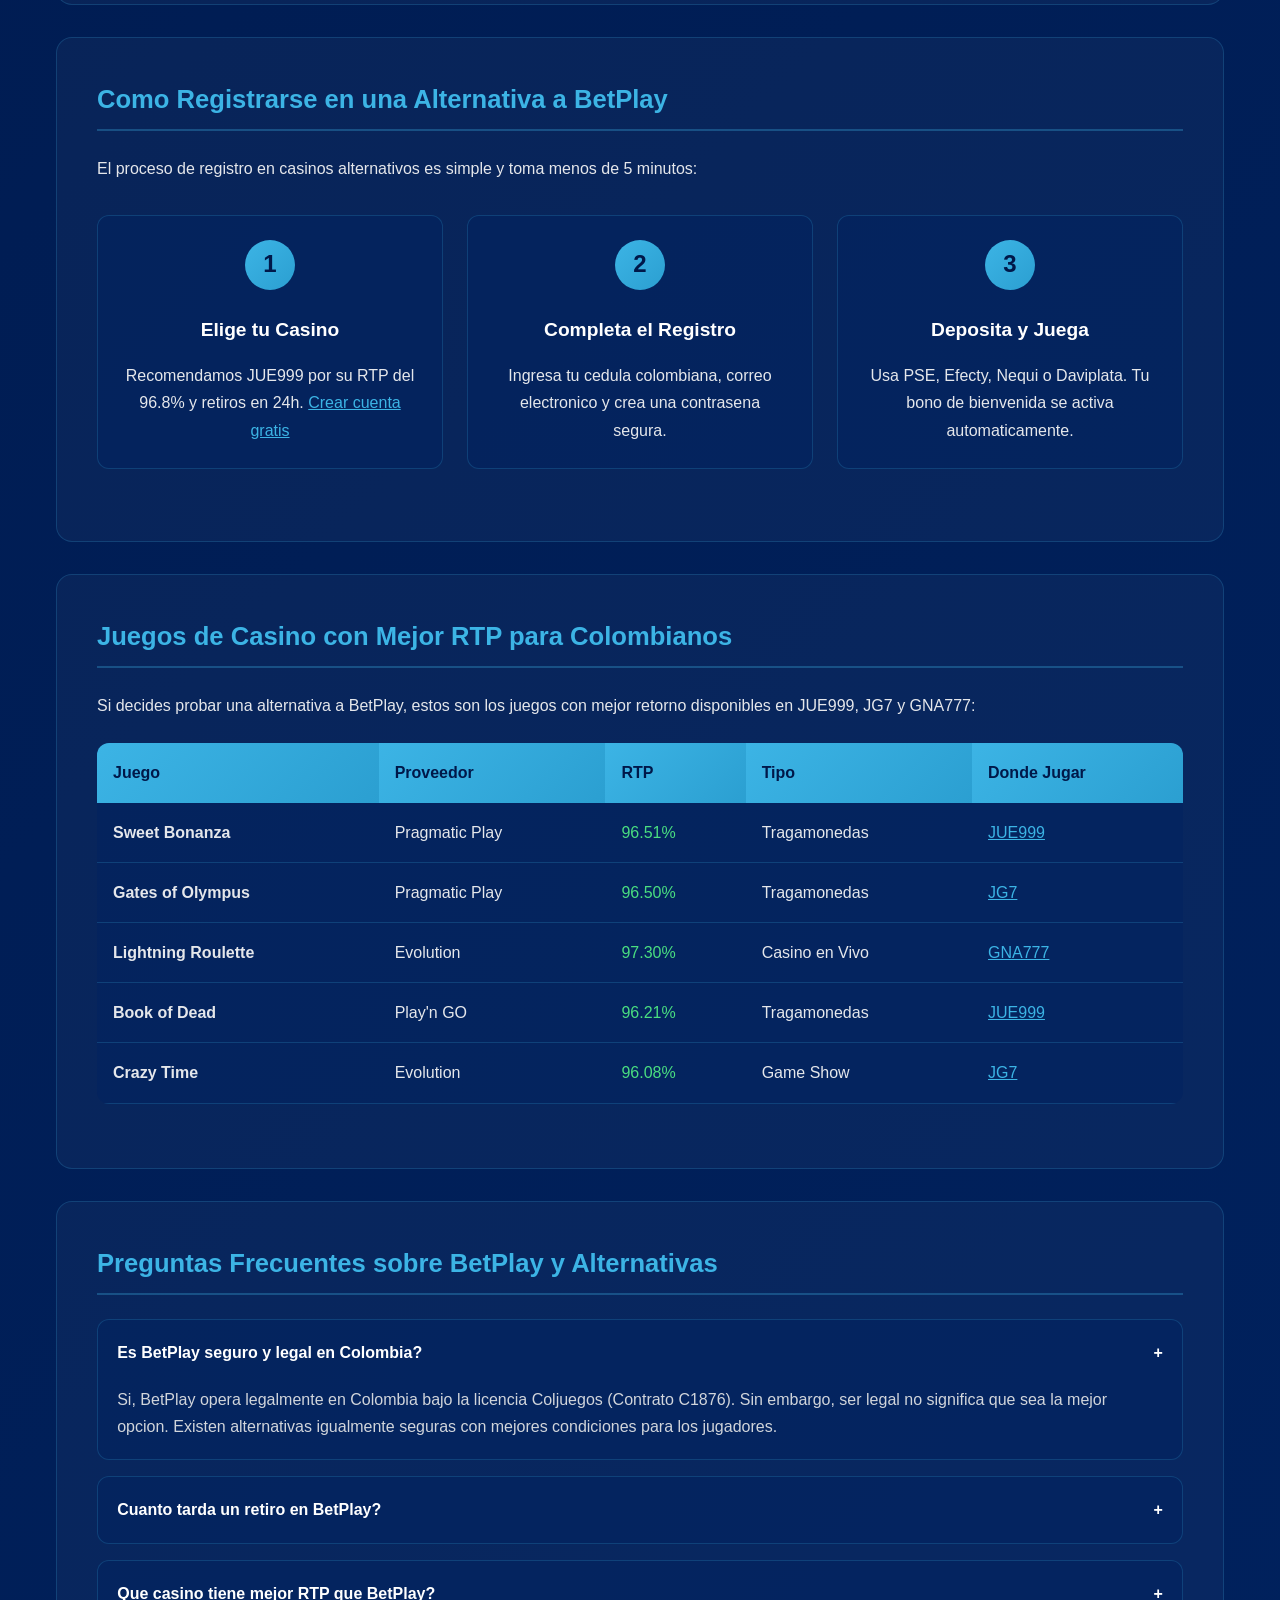
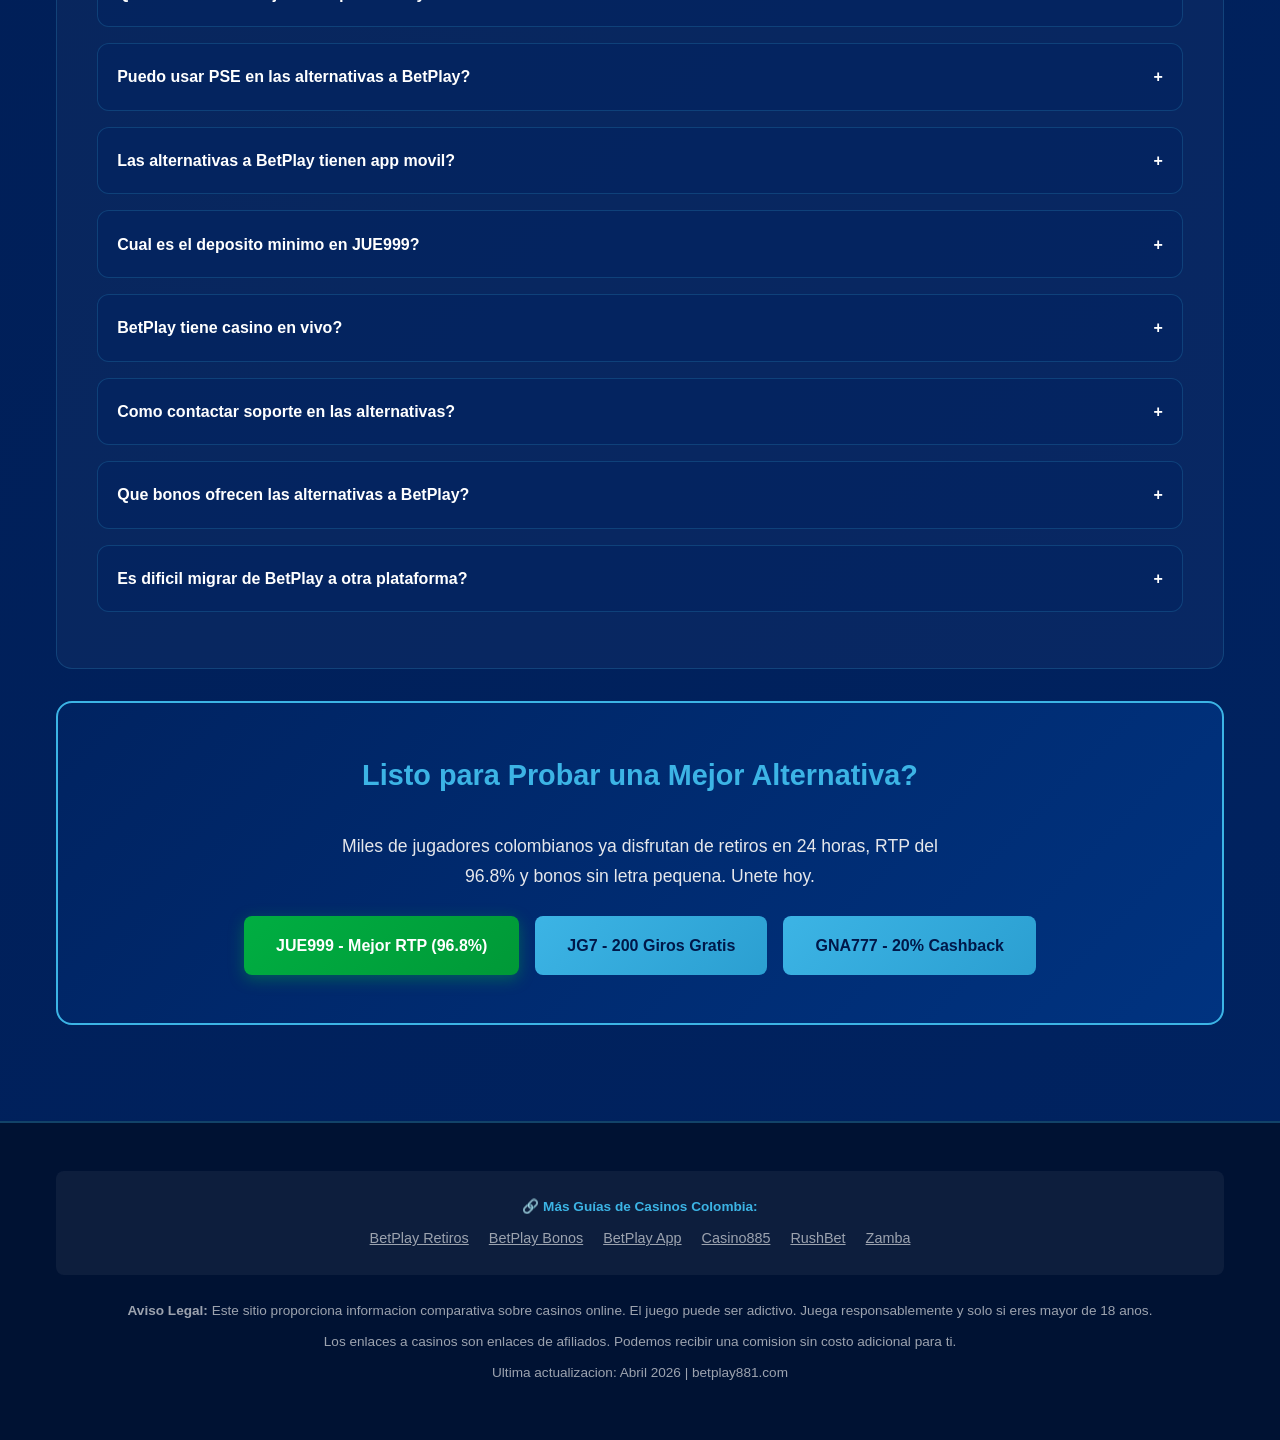
==== commit b1a079a6: "seo: P1 cluster — opiniones cluster (3 subpages, 3,300+ words) Opinion/review angle cluster for betp" ====
--- a/index.html
+++ b/index.html
@@ -390,7 +390,19 @@
     <meta name="twitter:title" content="BetPlay Colombia 2026 - Opiniones y Alternativas">
     <meta name="twitter:description" content="BetPlay Colombia 2026: opiniones, retiros, bonos. Alternativa JUE999 con retiros 24h y RTP 96.8%.">
     <meta name="twitter:image" content="https://betplay881.com/og-image.png">
-</head>
+
+    <script type="application/ld+json">
+{
+  "@context": "https://schema.org",
+  "@type": "Organization",
+  "name": "BetPlay Colombia 2026",
+  "url": "https://betplay881.com/",
+  "description": "BetPlay Colombia 2026: opiniones, retiros, bonos. Alternativa JUE999 con retiros 24h y RTP 96.8%.",
+  "logo": "https://betplay881.com/og-image.png",
+  "inLanguage": "es-CO"
+}
+</script>
+    </head>
 <body>
     <header>
         <h1>BetPlay Colombia 2026: <span>Analisis Completo</span></h1>
@@ -476,6 +488,24 @@
                         </tr>
                     </tbody>
                 </table>
+            </div>
+        </section>
+
+        <section>
+            <h2>Guías Detalladas de BetPlay</h2>
+            <div style="display: grid; grid-template-columns: repeat(auto-fit, minmax(260px, 1fr)); gap: 1rem;">
+                <a href="/es-confiable.html" style="background: rgba(0,35,97,0.6); padding: 1.2rem; border-radius: 8px; text-decoration: none; color: #e5e7eb; border: 1px solid rgba(60,180,229,0.3); display: block;">
+                    <strong style="color: #3cb4e5; display: block; margin-bottom: 0.4rem;">→ ¿BetPlay es Confiable?</strong>
+                    <span style="font-size: 0.9rem; color: #9ca3af;">Licencia, seguridad, banderas rojas y verdes</span>
+                </a>
+                <a href="/vs-rushbet.html" style="background: rgba(0,35,97,0.6); padding: 1.2rem; border-radius: 8px; text-decoration: none; color: #e5e7eb; border: 1px solid rgba(60,180,229,0.3); display: block;">
+                    <strong style="color: #3cb4e5; display: block; margin-bottom: 0.4rem;">→ BetPlay vs Rushbet</strong>
+                    <span style="font-size: 0.9rem; color: #9ca3af;">Comparativa 1:1 en bonos, retiros, app</span>
+                </a>
+                <a href="/registro.html" style="background: rgba(0,35,97,0.6); padding: 1.2rem; border-radius: 8px; text-decoration: none; color: #e5e7eb; border: 1px solid rgba(60,180,229,0.3); display: block;">
+                    <strong style="color: #3cb4e5; display: block; margin-bottom: 0.4rem;">→ Cómo Registrarse</strong>
+                    <span style="font-size: 0.9rem; color: #9ca3af;">Guía paso a paso con documentos</span>
+                </a>
             </div>
         </section>
 
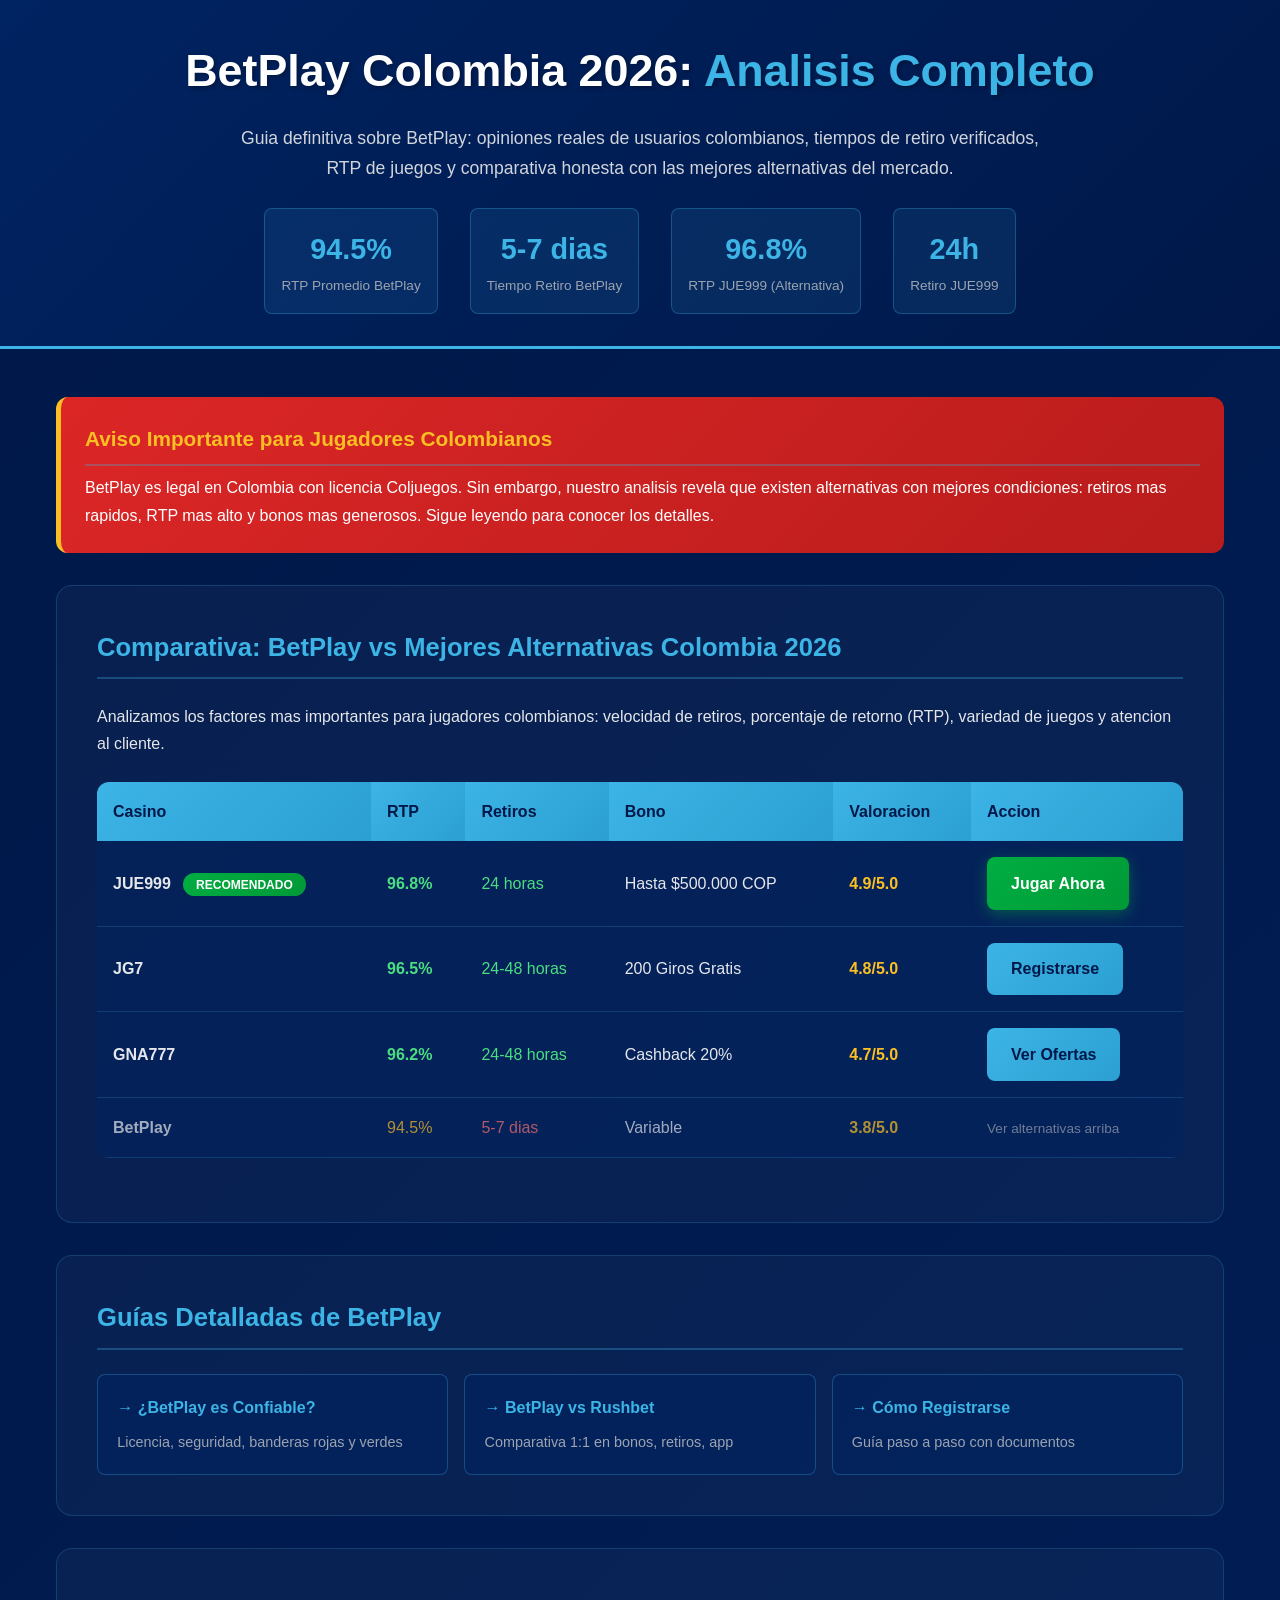
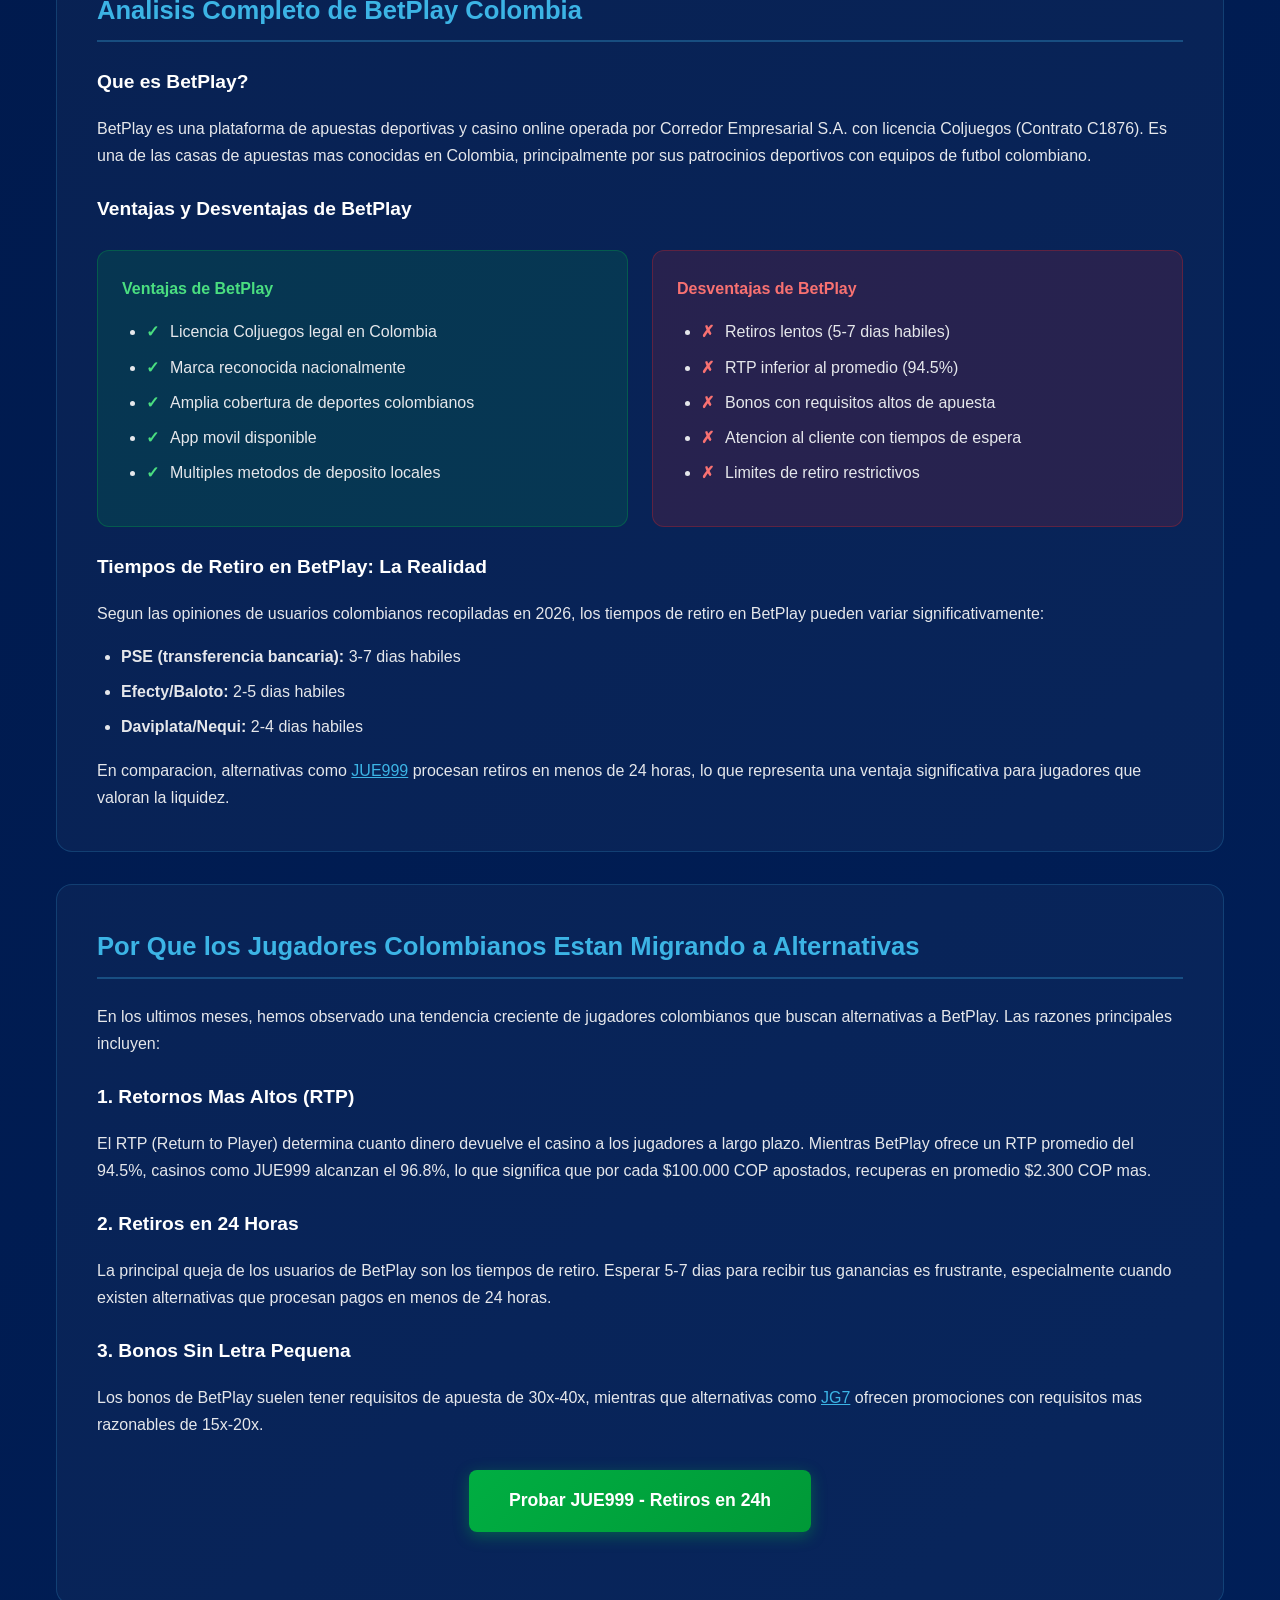
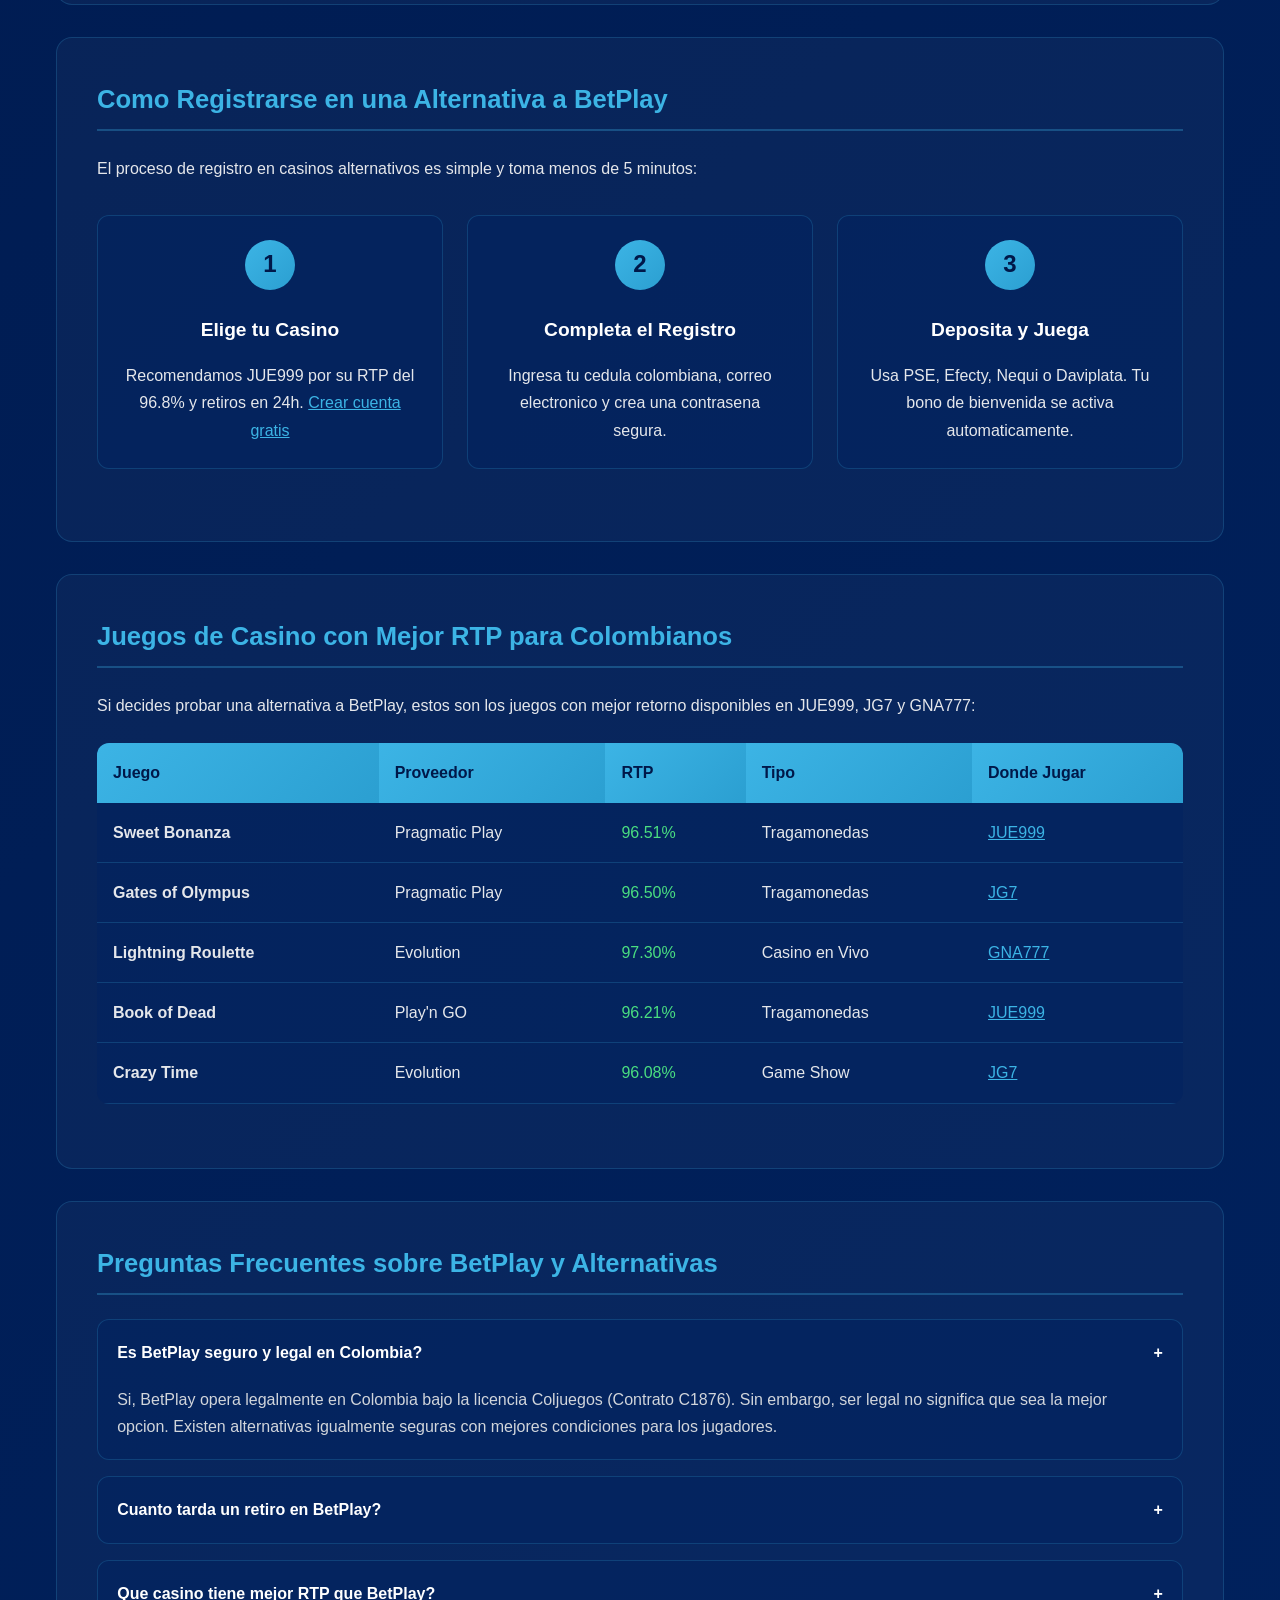
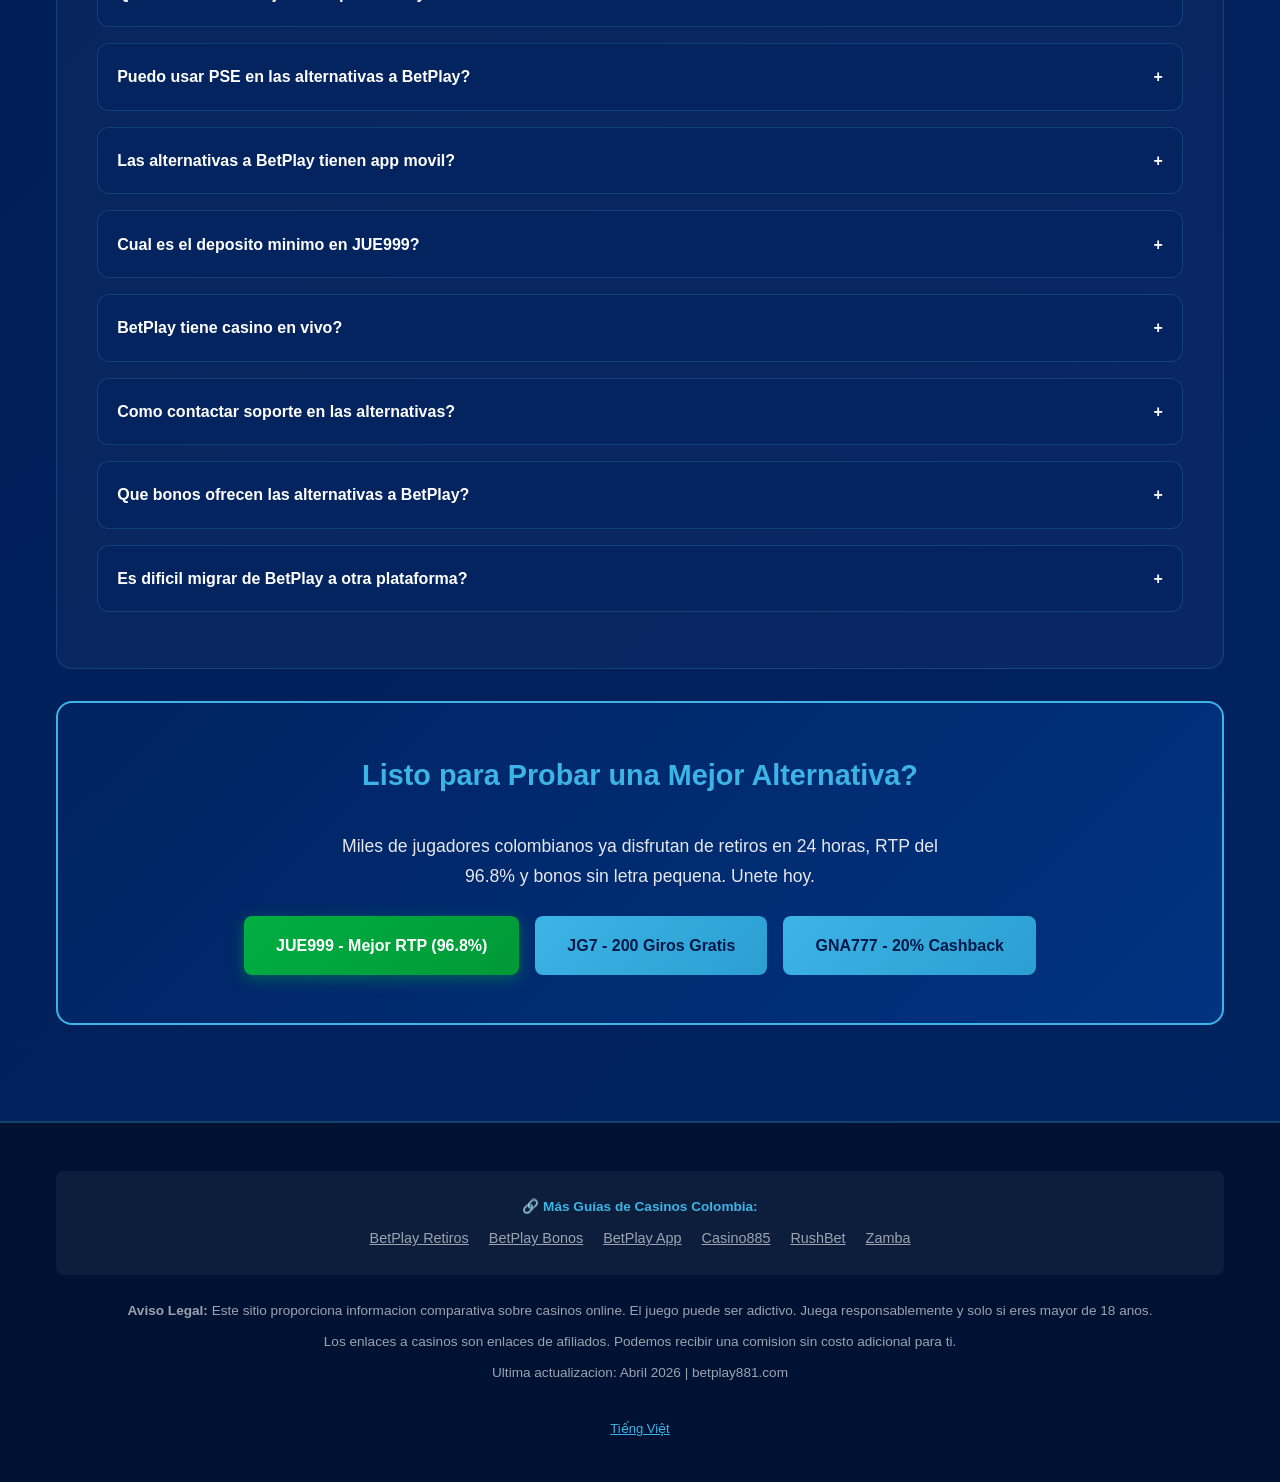
==== commit 04877b95: "seo: add Vietnamese guide page and /go/vn affiliate route Adds a standalone vi-VN article, internal " ====
--- a/index.html
+++ b/index.html
@@ -795,7 +795,9 @@
             <p>Los enlaces a casinos son enlaces de afiliados. Podemos recibir una comision sin costo adicional para ti.</p>
             <p>Ultima actualizacion: Abril 2026 | betplay881.com</p>
         </div>
-    </footer>
+    
+<div class="vi-link" style="text-align:center;padding:10px 0;font-size:13px"><a href="/vi/" hreflang="vi" lang="vi">Tiếng Việt</a></div>
+</footer>
 
     <!-- FAQ Toggle Script -->
     <script>
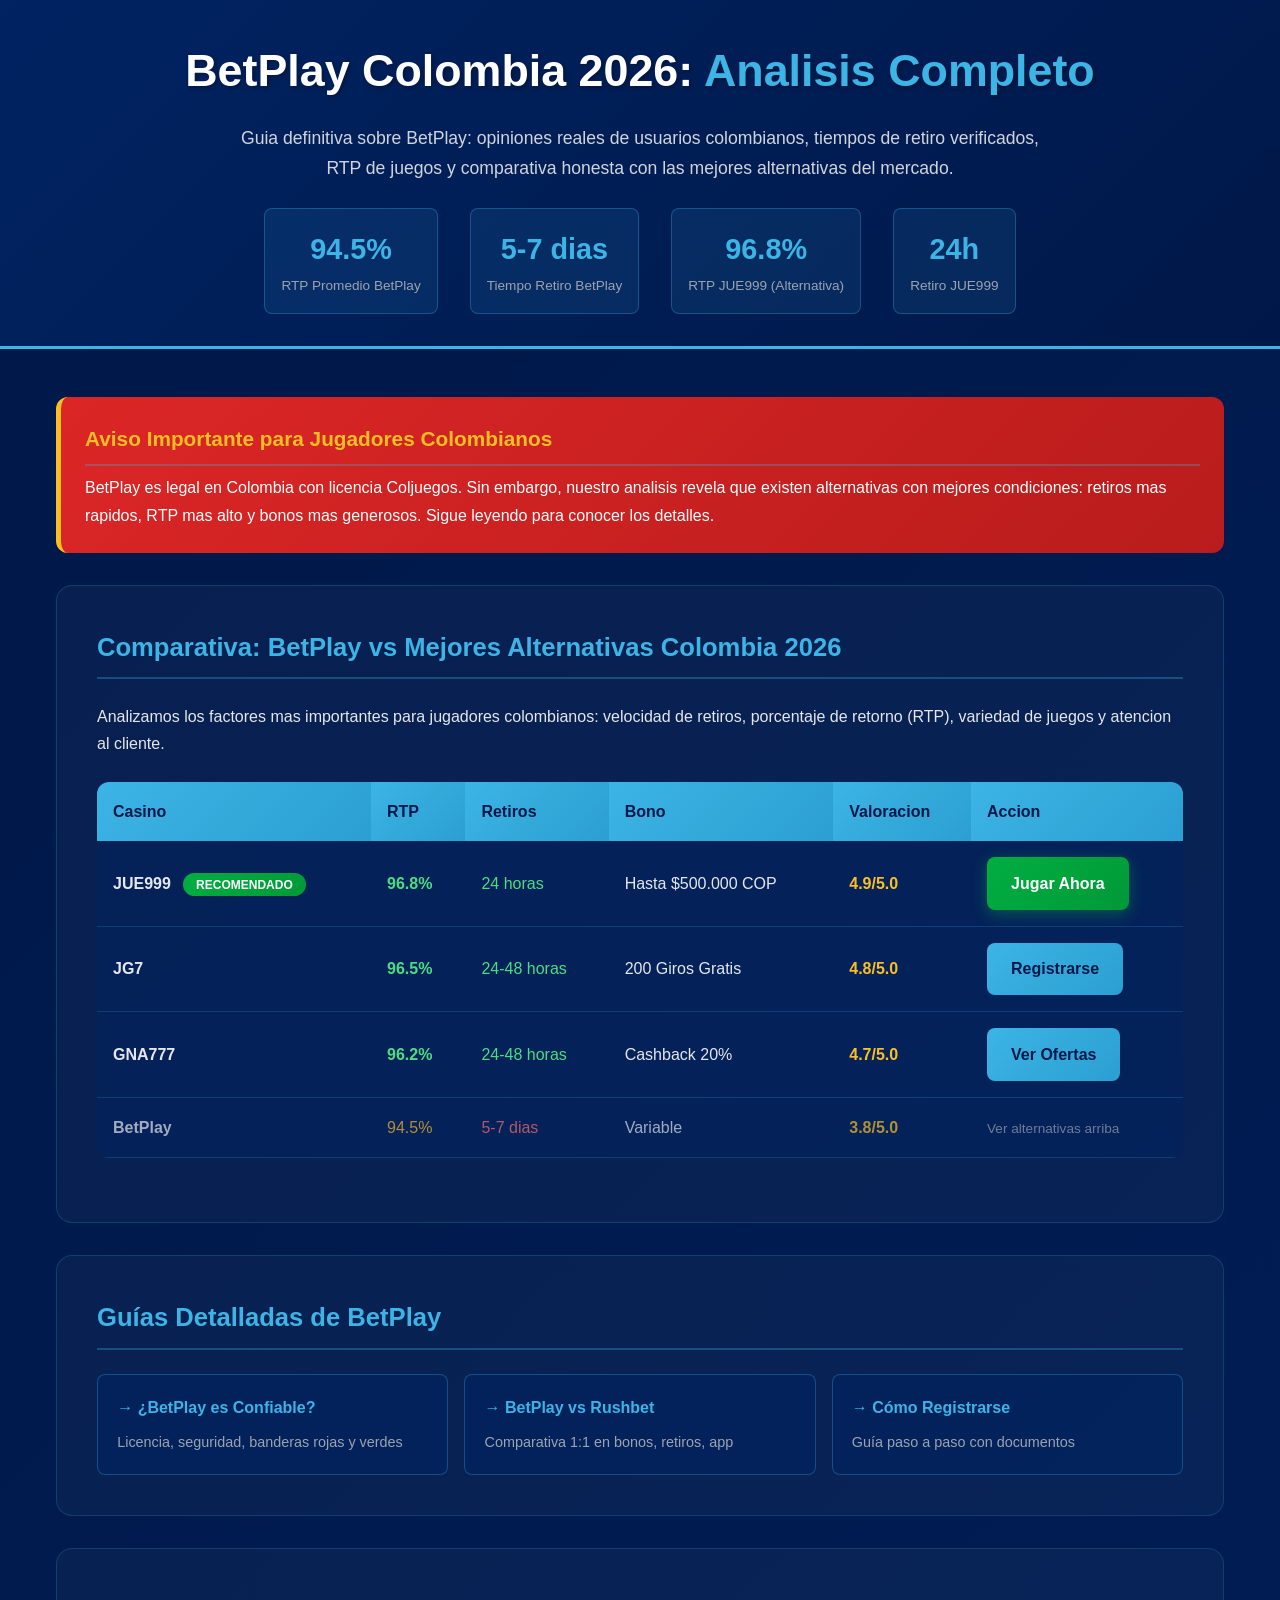
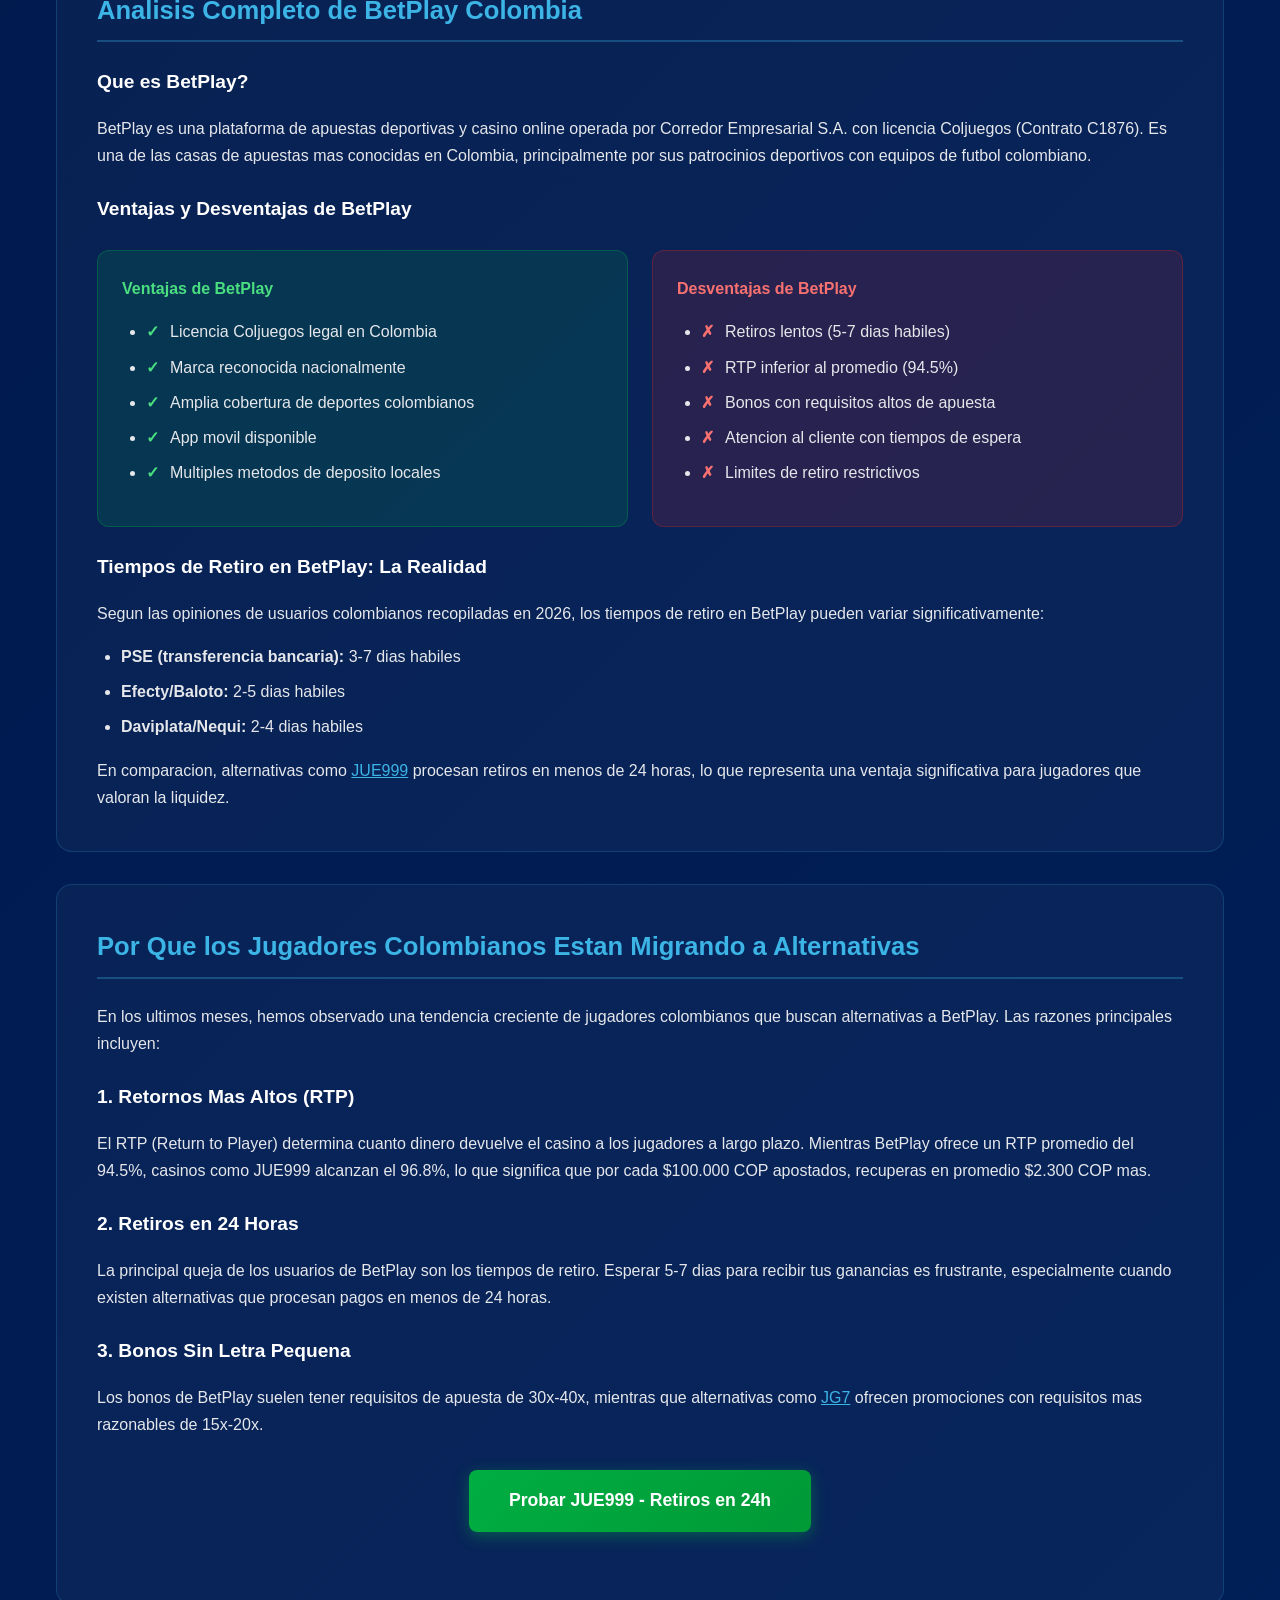
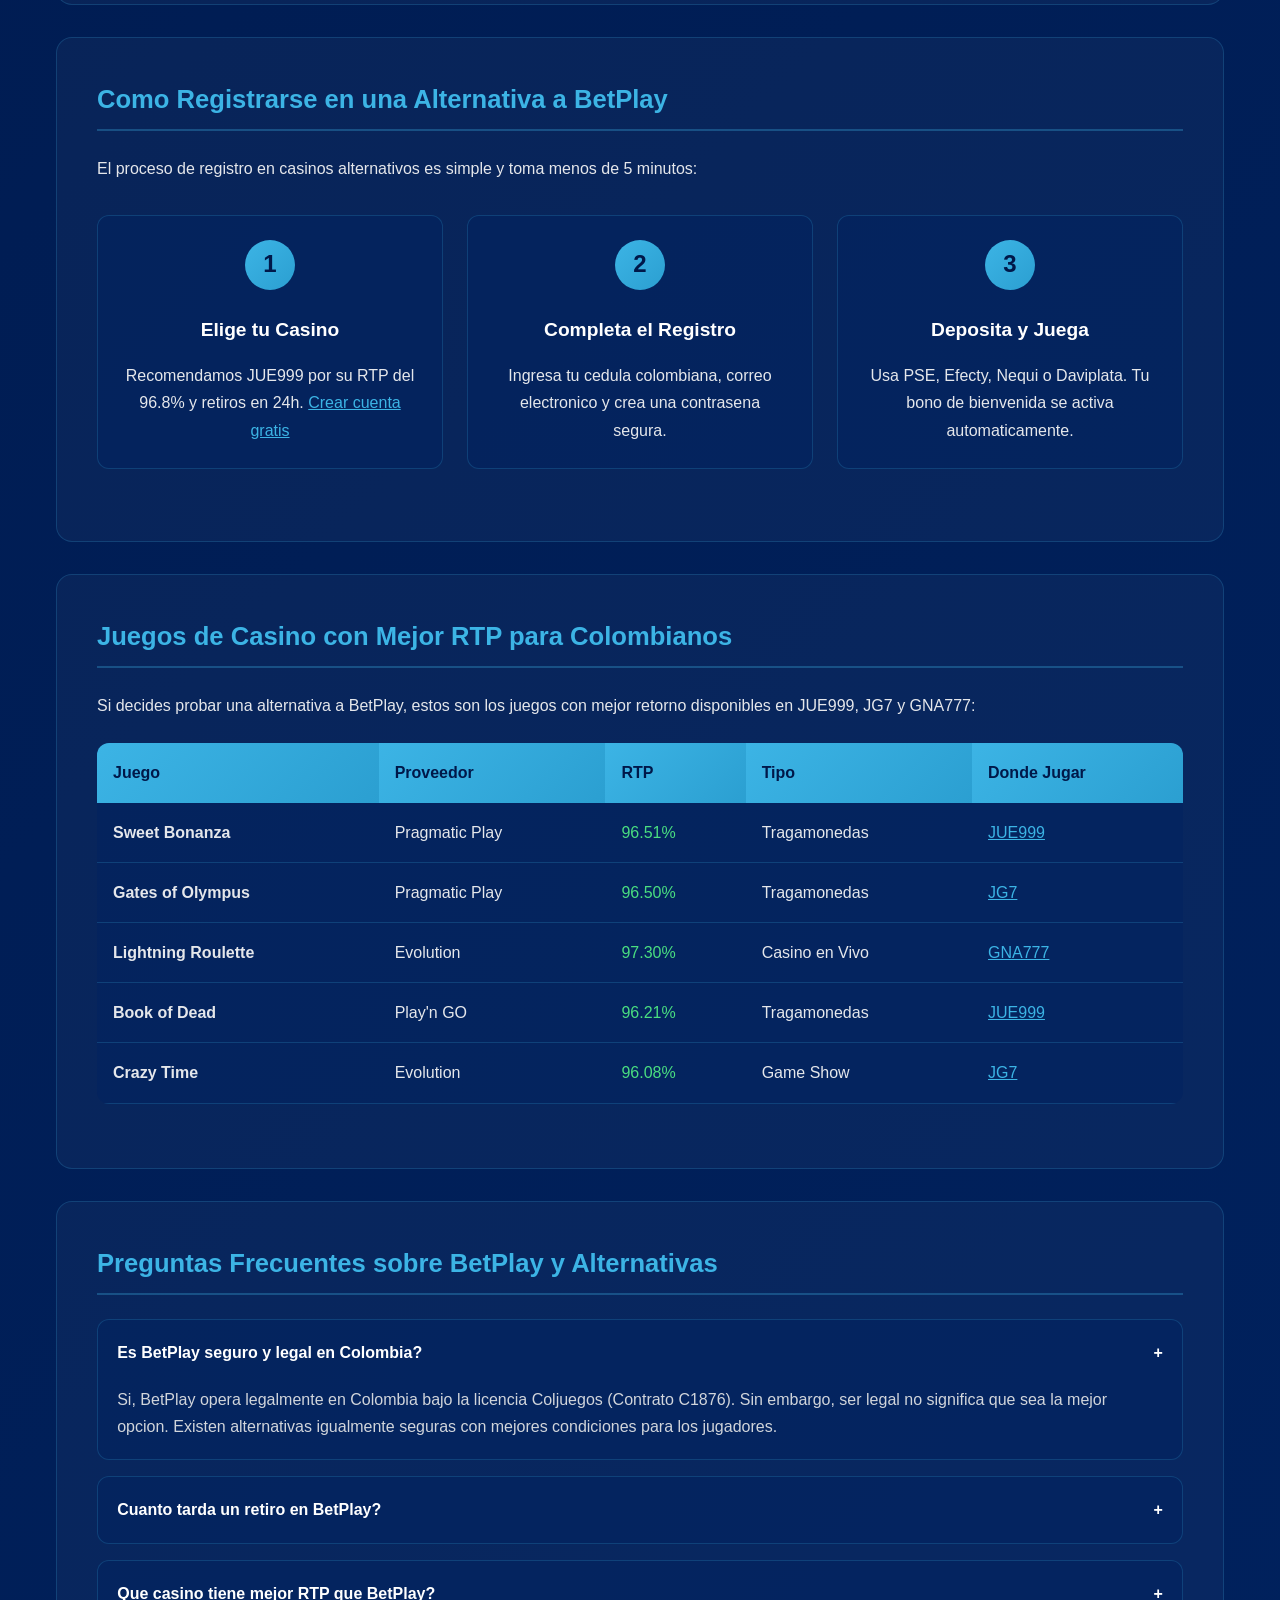
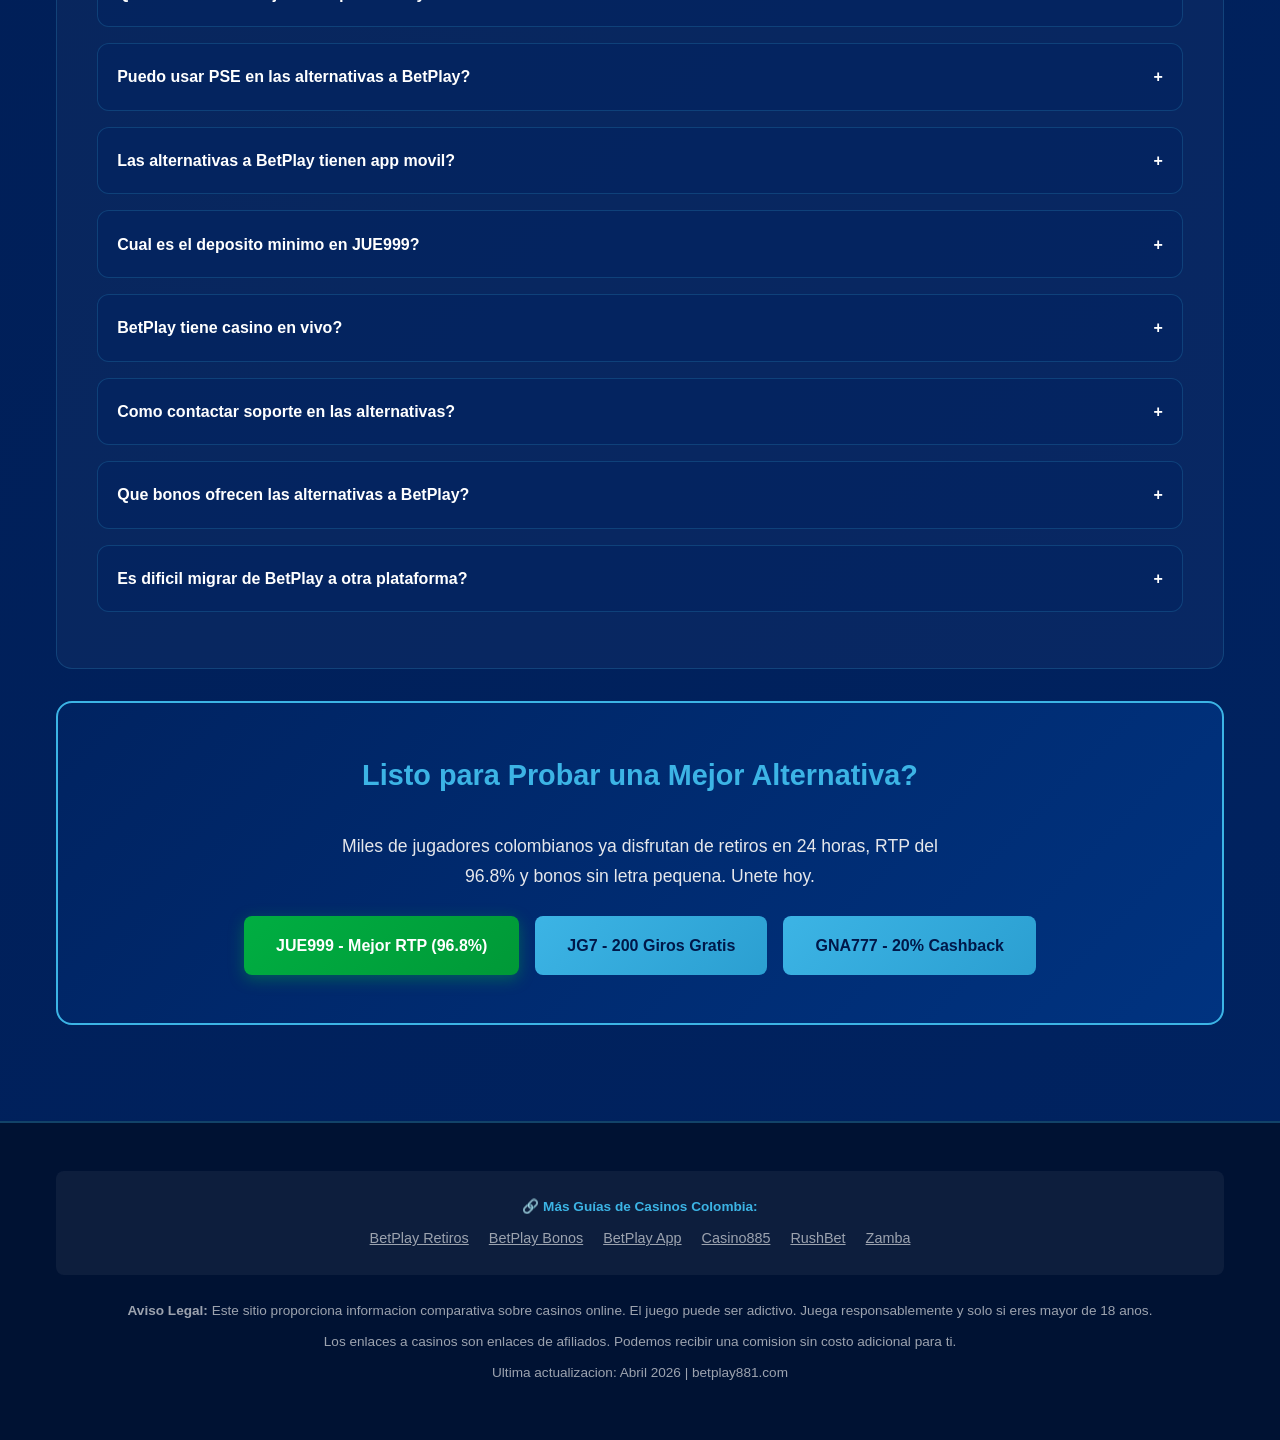
==== commit 58074eb2: "Remove retired Vietnamese content and links" ====
--- a/index.html
+++ b/index.html
@@ -796,7 +796,7 @@
             <p>Ultima actualizacion: Abril 2026 | betplay881.com</p>
         </div>
     
-<div class="vi-link" style="text-align:center;padding:10px 0;font-size:13px"><a href="/vi/" hreflang="vi" lang="vi">Tiếng Việt</a></div>
+
 </footer>
 
     <!-- FAQ Toggle Script -->
